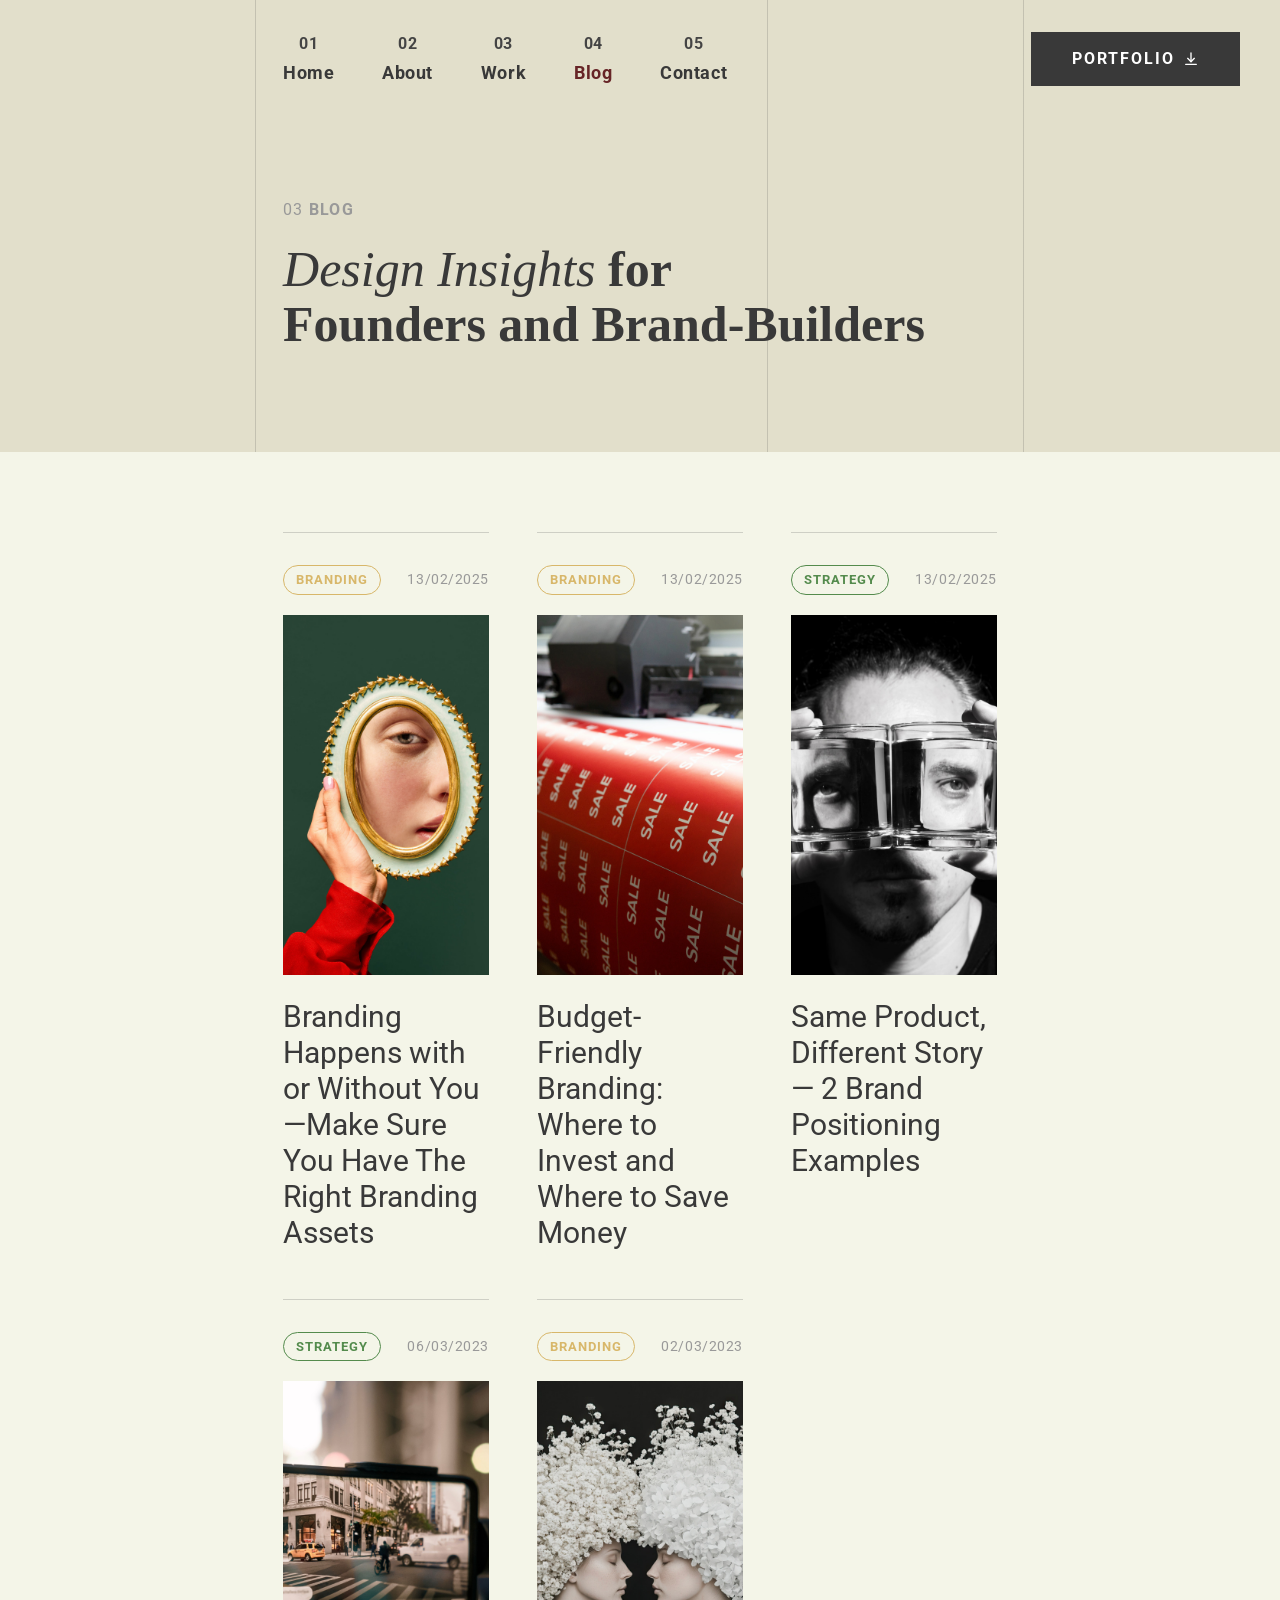
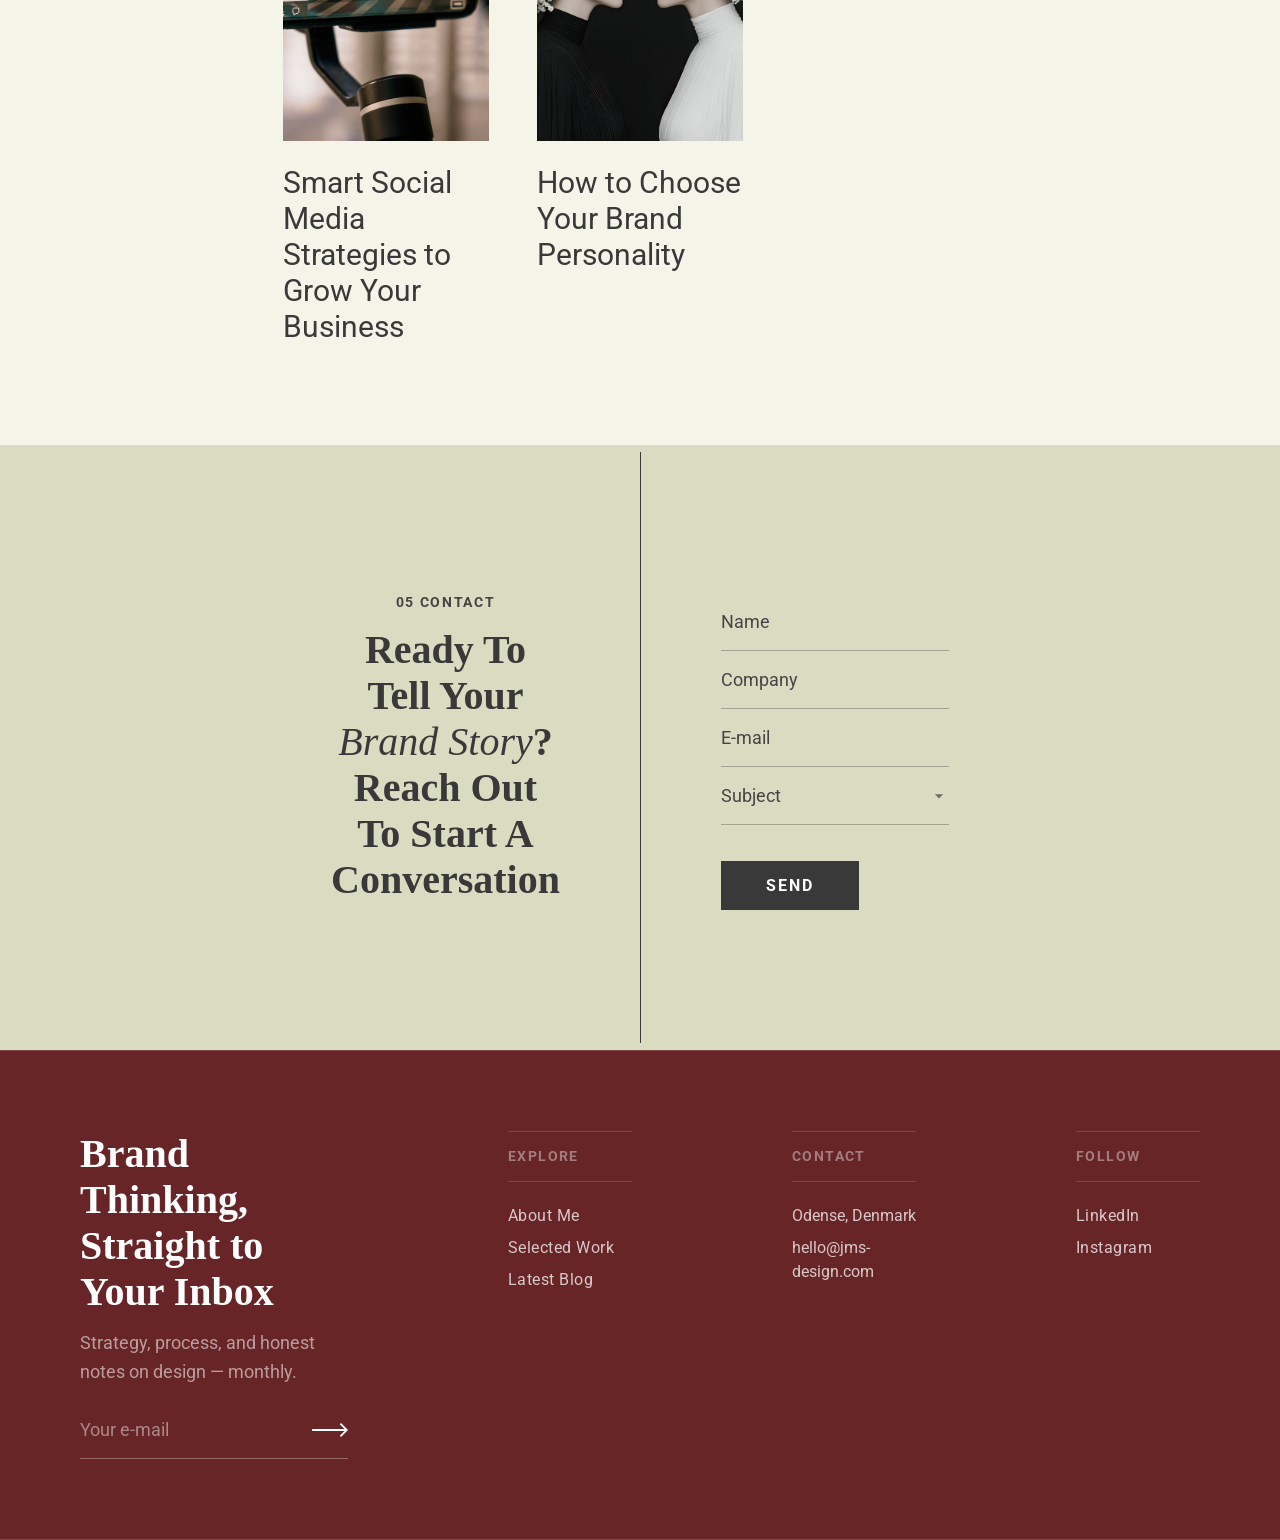
==== blog.html @ 00f29bfc "Initial commit — Portfolio 2026 v1.15" ====
<!DOCTYPE html>
<html lang="en">
<head>
  <meta charset="UTF-8">
  <meta name="viewport" content="width=device-width, initial-scale=1.0">
  <meta name="description" content="Design insights from Juliana Marcelino — Brand & Graphic Designer with over five years in the industry. Freelancing, branding, and working abroad.">
  <title>Blog — Juliana Marcelino</title>
  <link rel="canonical" href="https://jms-design.com/blog.html">
  <!-- Guyot Headline — Adobe Fonts -->
  <link rel="stylesheet" href="https://use.typekit.net/png7mhl.css">
  <!-- Roboto — Google Fonts -->
  <link rel="preconnect" href="https://fonts.googleapis.com">
  <link rel="preconnect" href="https://fonts.gstatic.com" crossorigin>
  <link rel="stylesheet" href="https://fonts.googleapis.com/css2?family=Nothing+You+Could+Do&family=Roboto:ital,wght@0,400;0,700;1,400&display=swap">
  <!-- Styles -->
  <link rel="stylesheet" href="styles.css">
</head>
<body>

  <a href="#main-content" class="skip-to-content">Skip to main content</a>

  <!-- ========== SCROLL HEADER (fixed, appears on scroll) ========== -->
  <div class="scroll-header" id="scrollHeader" aria-hidden="true">
    <button class="menu-toggle" id="menuToggle" aria-label="Open navigation" aria-expanded="false">
      <img src="images/menu.svg" alt="">
    </button>
    <button class="scroll-header-close" id="scrollHeaderClose" aria-label="Close navigation">
      <img src="images/close-window.svg" alt="">
    </button>
  </div>

  <!-- Sidebar nav overlay -->
  <div class="nav-sidebar-backdrop" id="navSidebarBackdrop"></div>
  <div class="nav-sidebar" id="navSidebar" role="dialog" aria-label="Navigation">
    <nav class="nav-sidebar-nav" aria-label="Page navigation">
      <a href="index.html"><span class="nav-num">01</span><span class="nav-label">Home</span></a>
      <a href="index.html#about"><span class="nav-num">02</span><span class="nav-label">About</span></a>
      <a href="index.html#latest-work"><span class="nav-num">03</span><span class="nav-label">Work</span></a>
      <a href="blog.html"><span class="nav-num">04</span><span class="nav-label">Blog</span></a>
      <a href="index.html#contact"><span class="nav-num">05</span><span class="nav-label">Contact</span></a>
    </nav>
    <a href="images/jms-portfolio-2026.pdf" target="_blank" class="nav-sidebar-cta">Portfolio <img src="images/download.svg" alt=""></a>
  </div>

  <!-- ========== HEADER ========== -->
  <header>
    <nav>
      <a href="index.html"><span class="nav-num">01</span><span class="nav-label">Home</span></a>
      <a href="index.html#about"><span class="nav-num">02</span><span class="nav-label">About</span></a>
      <a href="index.html#latest-work"><span class="nav-num">03</span><span class="nav-label">Work</span></a>
      <a href="blog.html" class="nav-active"><span class="nav-num">04</span><span class="nav-label">Blog</span></a>
      <a href="index.html#contact"><span class="nav-num">05</span><span class="nav-label">Contact</span></a>
    </nav>
    <a href="images/jms-portfolio-2026.pdf" target="_blank" class="header-cta">Portfolio <img src="images/download.svg" alt=""></a>
  </header>

  <!-- ========== BLOG PAGE INTRO ========== -->
  <section class="blog-pg-intro" id="main-content">
    <div class="blog-pg-intro-inner">
      <span class="blog-pg-label"><span class="blog-pg-num">03</span> Blog</span>
      <h2 class="blog-pg-heading"><em>Design Insights</em> for<br>Founders and Brand-Builders</h2>
    </div>
  </section>

  <!-- ========== POST LIST ========== -->
  <section class="blog-pg-list">
    <div class="blog-pg-list-inner">

      <article class="blog-pg-post" data-post-index="0">
        <div class="bpp-meta">
          <span class="bpp-tag bpp-tag--branding">Branding</span>
          <span class="bpp-date">13/02/2025</span>
        </div>
        <img class="bpp-img" src="images/blog-branding-assets.jpeg" alt="Branding assets article">
        <h4 class="bpp-title">Branding Happens with or Without You—Make Sure You Have The Right Branding Assets</h4>
      </article>

      <article class="blog-pg-post" data-post-index="1">
        <div class="bpp-meta">
          <span class="bpp-tag bpp-tag--branding">Branding</span>
          <span class="bpp-date">13/02/2025</span>
        </div>
        <img class="bpp-img" src="images/blog-budget-branding.jpeg" alt="Budget-friendly branding article">
        <h4 class="bpp-title">Budget-Friendly Branding: Where to Invest and Where to Save Money</h4>
      </article>

      <article class="blog-pg-post" data-post-index="2">
        <div class="bpp-meta">
          <span class="bpp-tag bpp-tag--strategy">Strategy</span>
          <span class="bpp-date">13/02/2025</span>
        </div>
        <img class="bpp-img" src="images/blog-brand-positioning.jpeg" alt="Brand positioning article">
        <h4 class="bpp-title">Same Product, Different Story— 2 Brand Positioning Examples</h4>
      </article>

      <article class="blog-pg-post" data-post-index="3">
        <div class="bpp-meta">
          <span class="bpp-tag bpp-tag--strategy">Strategy</span>
          <span class="bpp-date">06/03/2023</span>
        </div>
        <img class="bpp-img" src="images/blog-social-media-strategy.jpeg" alt="Social media strategy article">
        <h4 class="bpp-title">Smart Social Media Strategies to Grow Your Business</h4>
      </article>

      <article class="blog-pg-post" data-post-index="4">
        <div class="bpp-meta">
          <span class="bpp-tag bpp-tag--branding">Branding</span>
          <span class="bpp-date">02/03/2023</span>
        </div>
        <img class="bpp-img" src="images/blog-brand-personality.jpeg" alt="Brand personality article">
        <h4 class="bpp-title">How to Choose Your Brand Personality</h4>
      </article>

    </div>
  </section>

  <!-- ========== CONTACT ========== -->
  <section class="contact-section contact-section--blog" id="contact">
    <div class="contact-left">
      <span class="section-label">05 Contact</span>
      <h2>Ready To Tell Your <em>Brand Story</em>? Reach Out To Start A Conversation</h2>
    </div>
    <div class="contact-right">
      <form id="contactForm" action="https://formspree.io/f/mojpypor" method="POST">
        <input type="text" name="_gotcha" style="display:none" tabindex="-1" autocomplete="off">
        <input type="text"  name="name"    placeholder="Name" required>
        <input type="text"  name="company" placeholder="Company">
        <input type="email" name="email"   placeholder="E-mail" required>
        <div class="select-wrap">
          <select name="type">
            <option value="" disabled selected>Subject</option>
            <option value="freelance">Freelance Project</option>
            <option value="fulltime">Full-time Role</option>
            <option value="other">Other</option>
          </select>
          <img src="images/arrow_drop_down.svg" alt="" class="select-arrow" aria-hidden="true">
        </div>
        <button type="submit">Send</button>
      </form>
      <div class="contact-success" hidden>
        <p class="contact-success-msg">Thank you! I'll be in touch soon.</p>
      </div>
    </div>
  </section>

  <!-- ========== FOOTER ========== -->
  <footer>
    <div class="footer-row">

      <!-- Col 1: Title + Subscribe form -->
      <div class="footer-col-wrap footer-col-brand">
        <span class="footer-tagline">Brand Thinking,<br>Straight to Your Inbox</span>
        <p class="footer-tagline-sub">Strategy, process, and honest notes on design — monthly.</p>
        <form id="subscribeForm" class="footer-subscribe" action="https://formspree.io/f/mzdkyknk" method="POST">
          <input type="email" name="email" placeholder="Your e-mail" required>
          <button type="submit" class="footer-subscribe-arrow" aria-label="Subscribe">
            <img src="images/arrow.svg" alt="">
          </button>
        </form>
        <p class="footer-subscribe-success" hidden>You're subscribed!</p>
      </div>

      <!-- Col 2: Explore links -->
      <div class="footer-col-wrap footer-col-nav-wrap">
        <div class="footer-col-nav">
          <span class="footer-menu-label">Explore</span>
          <nav class="footer-menu" aria-label="Footer navigation">
            <a href="index.html#about">About Me</a>
            <a href="index.html#latest-work">Selected Work</a>
            <a href="blog.html">Latest Blog</a>
          </nav>
        </div>
      </div>

      <!-- Col 3: Contact -->
      <div class="footer-col-wrap footer-col-contact">
        <span class="footer-menu-label">Contact</span>
        <span class="footer-location">Odense, Denmark</span>
        <a href="mailto:hello@jms-design.com" class="footer-contact-link">hello@jms-design.com</a>
      </div>

      <!-- Col 4: Follow / Social -->
      <div class="footer-col-wrap footer-col-follow">
        <span class="footer-menu-label">Follow</span>
        <nav class="footer-follow-links" aria-label="Social links">
          <a href="https://www.linkedin.com/in/julianamarcelinosilva/" class="footer-follow-link" target="_blank" rel="noopener">LinkedIn</a>
          <a href="https://www.instagram.com/jms.design.dk/" class="footer-follow-link" target="_blank" rel="noopener">Instagram</a>
        </nav>
      </div>

    </div>
  </footer>


  <!-- ========== BLOG POST MODAL ========== -->
  <div class="about-modal" id="blogModal" role="dialog" aria-modal="true" aria-label="Blog Post">
    <div class="about-modal-inner">

      <!-- Header: label (left) + tag (centre) + close (right) -->
      <div class="about-modal-header" style="position:relative;">
        <span class="about-modal-label"><span class="about-modal-num">03</span> Blog</span>
        <span class="blog-modal-header-tag" id="blogModalTag"></span>
        <button class="about-modal-close" id="closeBlogModal" aria-label="Close">
          <img src="images/close-window.svg" alt="Close">
        </button>
      </div>

      <!-- Cover image -->
      <div class="blog-modal-photo-block">
        <img src="" alt="" class="blog-modal-cover" id="blogModalCover">
        <div class="blog-modal-cover-rect" id="blogModalCoverRect"></div>
      </div>

      <!-- Meta: author (left) + date (right) — below image -->
      <div class="blog-modal-meta-row">
        <span class="blog-modal-author">Juliana Marcelino</span>
        <span class="blog-modal-date" id="blogModalDate"></span>
      </div>

      <!-- Divider — below meta row -->
      <hr class="about-modal-divider blog-modal-section-divider">

      <!-- Content grid: title in row 1 col 1, first para in row 1 col 2 -->
      <div class="blog-modal-content" id="blogModalContent"></div>

      <!-- Back link -->
      <div class="blog-modal-back-row">
        <button class="blog-modal-back-link" id="blogBackBtn">Back to See More</button>
      </div>

    </div>
  </div>

  <script src="blog-posts.js"></script>
  <script>
    // ── Blog post modal ──────────────────────────────────────────────
    (function () {
      const modal     = document.getElementById('blogModal');
      const closeBtn  = document.getElementById('closeBlogModal');
      const backBtn   = document.getElementById('blogBackBtn');
      const coverEl   = document.getElementById('blogModalCover');
      const coverRect = document.getElementById('blogModalCoverRect');
      const tagEl     = document.getElementById('blogModalTag');
      const dateEl    = document.getElementById('blogModalDate');
      const contentEl = document.getElementById('blogModalContent');

      const posts = blogPosts;

      // ── Render content as a single flat block ────────────────────────
      function renderContent(rawHtml, title) {
        return '<h2 class="blog-modal-title">' + title + '</h2>' + rawHtml;
      }


      const modalInner = modal.querySelector('.about-modal-inner');
      const themeMap = {
        'bpp-tag--branding': 'modal-theme-branding',
        'bpp-tag--strategy': 'modal-theme-strategy'
      };

      function openModal(e) {
        e.preventDefault();
        const idx  = parseInt(this.dataset.postIndex, 10);
        const post = posts[idx];

        tagEl.textContent   = post.tag;
        tagEl.className     = 'blog-modal-header-tag ' + (post.tagClass || '');
        dateEl.textContent  = post.date;
        contentEl.innerHTML = renderContent(post.content, post.title);

        if (post.image) {
          coverEl.src             = post.image;
          coverEl.style.display   = 'block';
          coverRect.style.display = 'none';
        } else {
          coverEl.style.display   = 'none';
          coverRect.style.display = 'block';
        }

        /* Apply colour theme matching the post's tag */
        Object.values(themeMap).forEach(function (cls) { modalInner.classList.remove(cls); });
        var theme = themeMap[post.tagClass];
        if (theme) modalInner.classList.add(theme);

        modal.classList.add('is-open');
        document.body.style.overflow = 'hidden';
      }

      function closeModal() {
        modal.classList.remove('is-open');
        Object.values(themeMap).forEach(function (cls) { modalInner.classList.remove(cls); });
        document.body.style.overflow = '';
      }

      if (backBtn) backBtn.addEventListener('click', closeModal);

      document.querySelectorAll('.blog-pg-post').forEach(function (el) {
        el.addEventListener('click', openModal);
      });

      closeBtn.addEventListener('click', closeModal);

      modal.addEventListener('click', function (e) {
        if (e.target === modal) closeModal();
      });

      document.addEventListener('keydown', function (e) {
        if (e.key === 'Escape' && modal.classList.contains('is-open')) closeModal();
      });
    })();
  </script>

  <script>
    // ── Nav scribble — set exact path length per element ────────────
    (function () {
      document.querySelectorAll('.nav-scribble').forEach(function (svg) {
        var path = svg.querySelector('path');
        if (!path) return;
        var len = Math.ceil(path.getTotalLength());
        svg.style.setProperty('--scribble-len', len);
      });
    }());
  </script>

  <script>
    // ── Subscribe form — AJAX submission ─────────────────────────────
    (function () {
      var form = document.getElementById('subscribeForm');
      if (!form) return;
      var successEl = form.nextElementSibling;
      form.addEventListener('submit', function (e) {
        e.preventDefault();
        fetch(form.action, {
          method: 'POST',
          body: new FormData(form),
          headers: { 'Accept': 'application/json' }
        }).then(function (res) {
          if (res.ok) {
            form.style.display = 'none';
            if (successEl) successEl.removeAttribute('hidden');
          } else { form.submit(); }
        }).catch(function () { form.submit(); });
      });
    })();

    // ── Contact form — AJAX submission ───────────────────────────────
    (function () {
      var form = document.getElementById('contactForm');
      if (!form) return;
      var successEl = form.parentElement.querySelector('.contact-success');
      form.addEventListener('submit', function (e) {
        e.preventDefault();
        fetch(form.action, {
          method: 'POST',
          body: new FormData(form),
          headers: { 'Accept': 'application/json' }
        }).then(function (res) {
          if (res.ok) {
            form.style.display = 'none';
            if (successEl) successEl.removeAttribute('hidden');
          } else { form.submit(); }
        }).catch(function () { form.submit(); });
      });
    })();
  </script>

  <script>
    // ── Scroll header: show on scroll, hamburger toggle ───────────────
    (function () {
      var scrollHeader   = document.getElementById('scrollHeader');
      var menuToggle     = document.getElementById('menuToggle');
      var scrollCloseBtn = document.getElementById('scrollHeaderClose');
      var sidebar        = document.getElementById('navSidebar');
      var backdrop       = document.getElementById('navSidebarBackdrop');
      var closeBtn       = document.getElementById('navSidebarClose');

      function openSidebar() {
        sidebar.classList.add('is-open');
        backdrop.classList.add('is-open');
        scrollHeader.classList.add('sidebar-open');
        menuToggle.setAttribute('aria-expanded', 'true');
        document.body.style.overflow = 'hidden';
      }

      function closeSidebar() {
        sidebar.classList.remove('is-open');
        backdrop.classList.remove('is-open');
        scrollHeader.classList.remove('sidebar-open');
        menuToggle.setAttribute('aria-expanded', 'false');
        document.body.style.overflow = '';
      }

      window.addEventListener('scroll', function () {
        var show = window.scrollY > 120;
        scrollHeader.classList.toggle('visible', show);
        scrollHeader.setAttribute('aria-hidden', show ? 'false' : 'true');
        if (!show) closeSidebar();
      }, { passive: true });

      menuToggle.addEventListener('click', openSidebar);
      if (closeBtn) closeBtn.addEventListener('click', closeSidebar);
      scrollCloseBtn.addEventListener('click', closeSidebar);
      backdrop.addEventListener('click', closeSidebar);

      document.addEventListener('keydown', function (e) {
        if (e.key === 'Escape') closeSidebar();
      });

      sidebar.querySelectorAll('a').forEach(function (link) {
        link.addEventListener('click', closeSidebar);
      });
    }());
  </script>

</body>
</html>
---- styles.css ----
@import './design-tokens.css';

/* ========================================
   RESET & BASE
======================================== */
*, *::before, *::after {
  box-sizing: border-box;
  margin: 0;
  padding: 0;
}

html { scroll-behavior: smooth; }

a:hover { text-decoration: underline; }

/* ── Skip-to-content (accessibility) ─────────────────── */
.skip-to-content {
  position: absolute;
  top: -100%;
  left: var(--space-sm);
  z-index: 9999;
  background: var(--dark);
  color: var(--egg-white);
  padding: 10px 20px;
  font-size: var(--text-sm);
  font-family: var(--font-body);
  font-weight: 700;
  text-decoration: none;
  border-radius: 0 0 4px 4px;
  transition: top 0.15s ease;
}
.skip-to-content:focus { top: 0; }

/*
  ┌────────────────────────────────────────────────────┐
  │  4-COLUMN PAGE GRID                                │
  │                                                    │
  │  [full-start]                         [full-end]   │
  │  ┌──┬────────────────────────────┬──┐             │
  │  │g1│[content-start]  [content-end]│g4│             │
  │  │  │   col 2      │   col 3    │  │             │
  │  └──┴──────────────┴────────────┴──┘             │
  │                                                    │
  │  Sections spanning full-start/full-end:           │
  │    header, .hero, .contact-section, footer        │
  │                                                    │
  │  Sections spanning content-start/content-end:     │
  │    .about, .latest-work, .blog-section            │
  └────────────────────────────────────────────────────┘
*/
body {
  background-color: var(--bg-page);
  color: var(--dark);
  font-family: var(--font-body);
  font-size: var(--text-body);
  line-height: 1.5;

  display: grid;
  grid-template-columns:
    [full-start]    minmax(40px, 1fr)
    [content-start] 1fr
    [col3-start]    1fr
    [content-end]   minmax(40px, 1fr)
    [full-end];
  /* rows stack naturally — no row gap */
}

img { display: block; width: 100%; height: 100%; object-fit: cover; }
a   { color: inherit; }

/* ── Icon / inline images: opt-out of the global stretch ── */
.header-icon-link img,
.footer-icon-link img,
.carousel-arrow img,
.learn-more-arrow,
.page-arrow img,
.footer-logo,
.hero-bg-img {
  width: auto;
  height: auto;
  object-fit: initial;
  display: inline-block;
}

/* ========================================
   GLOBAL TYPOGRAPHY
======================================== */

/* H1 — Guyot Bold 60px */
h1 {
  font-family: var(--font-headline);
  font-size: var(--text-h1);
  font-weight: 700;
  line-height: 1.1;
}

/* H2 — Guyot Bold 50px */
h2 {
  font-family: var(--font-headline);
  font-size: var(--text-h2);
  font-weight: 700;
  line-height: 1.15;
}

/* H3 — Guyot Regular 35px */
h3 {
  font-family: var(--font-headline);
  font-size: var(--text-h3);
  font-weight: 400;
  line-height: 1.2;
}

/* H4 — Roboto Bold 30px */
h4 {
  font-family: var(--font-body);
  font-size: var(--text-h4);
  font-weight: 700;
  line-height: 1.25;
}

/* H5 — Roboto Regular 20px */
h5 {
  font-family: var(--font-body);
  font-size: var(--text-h5);
  font-weight: 400;
  line-height: 1.3;
}

/* em inside headings — always italic, never bold */
h1 em, h2 em, h4 em { font-style: italic; font-weight: 400; }

/* Body copy */
p {
  font-family: var(--font-body);
  font-size: var(--text-body);
  line-height: 1.65;
}


/* ========================================
   1. HEADER
======================================== */
header {
  grid-column: full-start / full-end;

  display: grid;
  grid-template-columns: subgrid;
  align-items: center;
  padding: 32px 0;
  background: var(--bg-header);
  background-image:
    linear-gradient(to right, transparent calc(20% - 0.5px), rgba(57,57,57,0.18) calc(20% - 0.5px), rgba(57,57,57,0.18) calc(20% + 0.5px), transparent calc(20% + 0.5px)),
    linear-gradient(to right, transparent calc(40% - 0.5px), rgba(57,57,57,0.18) calc(40% - 0.5px), rgba(57,57,57,0.18) calc(40% + 0.5px), transparent calc(40% + 0.5px)),
    linear-gradient(to right, transparent calc(60% - 0.5px), rgba(57,57,57,0.18) calc(60% - 0.5px), rgba(57,57,57,0.18) calc(60% + 0.5px), transparent calc(60% + 0.5px)),
    linear-gradient(to right, transparent calc(80% - 0.5px), rgba(57,57,57,0.18) calc(80% - 0.5px), rgba(57,57,57,0.18) calc(80% + 0.5px), transparent calc(80% + 0.5px));
  box-shadow: none;
  z-index: 10;
}

/* ── Compact scroll bar — fixed, appears on scroll ── */
.scroll-header {
  position: fixed;
  top: 0;
  left: 0;
  right: 0;
  z-index: 200;
  display: flex;
  align-items: center;
  justify-content: flex-end;
  padding: 16px 40px;
  background: transparent;
  opacity: 0;
  pointer-events: none;
  transition: opacity var(--transition-std);
}

.scroll-header.visible {
  opacity: 1;
  pointer-events: auto;
}

/* Menu hamburger button — menu.svg in black circle */
.menu-toggle {
  width: 44px;
  height: 44px;
  border-radius: var(--radius-circle);
  background: var(--dark);
  border: none;
  cursor: pointer;
  display: inline-flex;
  align-items: center;
  justify-content: center;
  flex-shrink: 0;
  transition: opacity var(--transition-fast);
}
.menu-toggle:hover { opacity: 0.7; }
.menu-toggle img {
  width: 22px;
  height: 22px;
  filter: brightness(0) invert(1);
}

/* Close button in scroll-header — only visible when sidebar is open */
.scroll-header-close {
  display: none;
  width: 44px;
  height: 44px;
  border-radius: var(--radius-circle);
  background: var(--dark);
  border: none;
  cursor: pointer;
  align-items: center;
  justify-content: center;
  flex-shrink: 0;
  transition: opacity var(--transition-fast);
}
.scroll-header-close:hover { opacity: 0.7; }
.scroll-header-close img {
  width: 20px;
  height: 20px;
  filter: brightness(0) invert(1);
}

.scroll-header.sidebar-open .menu-toggle       { display: none; }
.scroll-header.sidebar-open .scroll-header-close { display: inline-flex; }

/* ── Sidebar nav overlay — opens from right on hamburger click ── */
.nav-sidebar-backdrop {
  display: none;
  position: fixed;
  inset: 0;
  background: rgba(0, 0, 0, 0.45);
  z-index: 198;
}
.nav-sidebar-backdrop.is-open { display: block; }

.nav-sidebar {
  position: fixed;
  top: 0;
  right: 0;
  bottom: 0;
  width: 320px;
  background: var(--dark);
  z-index: 199;
  display: flex;
  flex-direction: column;
  padding: var(--space-xl) var(--space-lg);
  transform: translateX(100%);
  transition: transform var(--transition-std);
}
.nav-sidebar.is-open { transform: translateX(0); }

.nav-sidebar-close {
  align-self: flex-end;
  width: 44px;
  height: 44px;
  border-radius: var(--radius-circle);
  background: transparent;
  border: 1.5px solid rgba(255,255,255,0.3);
  cursor: pointer;
  display: inline-flex;
  align-items: center;
  justify-content: center;
  margin-bottom: var(--space-lg);
  transition: opacity var(--transition-fast);
}
.nav-sidebar-close:hover { opacity: 0.7; }
.nav-sidebar-close img {
  width: 20px;
  height: 20px;
  filter: brightness(0) invert(1);
}

.nav-sidebar-nav {
  display: flex;
  flex-direction: column;
  gap: var(--space-md);
}
.nav-sidebar-nav a {
  display: flex;
  flex-direction: row;
  align-items: baseline;
  gap: var(--space-sm);
  text-decoration: none;
  color: var(--white);
  transition: opacity var(--transition-fast);
}
.nav-sidebar-nav a:hover { opacity: 1; }
.nav-sidebar-nav a:hover .nav-label { text-decoration: underline; text-underline-offset: 3px; }
.nav-sidebar-nav .nav-num {
  font-family: var(--font-body);
  font-size: var(--text-btn);
  font-weight: 400;
  color: rgba(255,255,255,0.4);
}
.nav-sidebar-nav .nav-label {
  font-family: var(--font-body);
  font-size: var(--text-body);
  font-weight: 700;
  letter-spacing: 0.06em;
  text-transform: uppercase;
}

.nav-sidebar-cta {
  margin-top: auto;
  display: inline-flex;
  align-items: center;
  gap: var(--space-xs);
  font-family: var(--font-body);
  font-size: var(--text-btn);
  font-weight: 700;
  letter-spacing: 0.12em;
  text-transform: uppercase;
  color: var(--dark);
  background: var(--white);
  border: var(--btn-border-width) solid var(--white);
  padding: var(--btn-padding-y) var(--btn-padding-x);
  text-decoration: none;
  transition: opacity var(--transition-fast);
}
.nav-sidebar-cta:hover {
  background: var(--dark);
  color: var(--white);
  opacity: 1;
}
.nav-sidebar-cta:hover img { filter: brightness(0) invert(1); }
.nav-sidebar-cta img {
  width: 16px;
  height: 16px;
  filter: brightness(0);
}


.header-name {
  font-size: var(--text-h5);   /* 20px */
  font-weight: 700;
  color: var(--dark);
  line-height: 1.2;
  margin: 0;
}

.header-role {
  font-size: var(--text-btn);   /* 16px */
  font-weight: 400;
  color: var(--dark);
  line-height: 1.2;
  margin: 0;
}

.header-location {
  font-size: var(--text-sm);   /* 14px */
  font-weight: 400;
  color: var(--dark);
  line-height: 1.2;
  margin: 0;
}

/* Left block: contains brand column only */
.header-left {
  display: flex;
  align-items: flex-start;
}

/* Brand column: icons stacked above the logo */
.header-brand {
  display: flex;
  flex-direction: column;
  gap: 10px;
}

/* Social icon row */
.header-icons {
  display: flex;
  align-items: center;
  gap: 8px;
}

.header-icon-link {
  width: 40px;
  height: 40px;
  border-radius: 50%;
  background: var(--bg-social);
  border: 1.5px solid var(--bg-social);
  display: flex;
  align-items: center;
  justify-content: center;
  text-decoration: none;
  flex-shrink: 0;
  transition: background var(--transition-std), border-color var(--transition-std);
}
.header-icon-link:hover {
  background: transparent;
  border-color: var(--dark);
}
.header-icon-link img {
  width: 18px;
  height: 18px;
  filter: brightness(0) invert(1);  /* white icons on dark circle */
  transition: filter var(--transition-std);
}
.header-icon-link:hover img {
  filter: brightness(0);  /* black icon on transparent bg */
}

.logo {
  font-family: var(--font-body);   /* Roboto */
  font-weight: 700;
  font-size: var(--text-logo);
  line-height: 1.1;
  color: var(--dark);
  /* text-transform removed — capitalised naturally in HTML */
}

/* Right-side JMS logo mark — colour set directly in SVG (var(--bg-social)), no filter needed */
.header-logo-right {
  grid-column: col3-start / content-end;
  justify-self: end;
  height: 80px;
  width: auto;
}

nav {
  grid-column: content-start / content-end;
  display: flex;
  justify-content: flex-start;
  gap: 48px;
}
nav a {
  text-decoration: none;
  color: var(--dark);
  font-size: var(--text-body);
  font-weight: 700;
  text-align: center;
  display: flex;
  flex-direction: column;
  align-items: center;
  gap: 3px;
  letter-spacing: 0.03em;
  transition: color var(--transition-fast);
}
nav a .nav-num {
  font-size: var(--text-btn);
  color: var(--color-muted);
}
nav a .nav-label {
  position: relative;
  display: inline-block;
}

nav a:hover { text-decoration: none; }
nav a:hover .nav-label { text-decoration: underline; text-underline-offset: 3px; }
.header-cta:hover { text-decoration: none; }

/* ── Portfolio CTA button (right gutter) ── */
.header-cta {
  grid-column: content-end / full-end;
  justify-self: end;
  margin-right: 40px;
  display: inline-flex;
  align-items: center;
  gap: var(--space-xs);
  background: var(--btn-bg);
  color: var(--btn-color);
  font-size: var(--text-btn);
  font-weight: var(--btn-font-weight);
  letter-spacing: var(--btn-letter-spacing);
  text-transform: uppercase;
  text-decoration: none;
  padding: var(--btn-padding-y) var(--btn-padding-x);
  border: var(--btn-border-width) solid var(--btn-border-color);
  transition: background var(--transition-std), border-color var(--transition-std), color var(--transition-std);
}
.header-cta:hover {
  background: transparent;
  color: var(--dark);
}
.header-cta:hover img {
  filter: brightness(0);
}
.header-cta img {
  width: 16px;
  height: 16px;
  filter: brightness(0) invert(1);
}


/* ========================================
   2. HERO SECTION
======================================== */
.hero {
  grid-column: full-start / full-end;
  min-height: 520px;
}

.hero-content {
  background: var(--bg-hero);
  background-image:
    linear-gradient(to right, transparent calc(20% - 0.5px), rgba(57,57,57,0.18) calc(20% - 0.5px), rgba(57,57,57,0.18) calc(20% + 0.5px), transparent calc(20% + 0.5px)),
    linear-gradient(to right, transparent calc(40% - 0.5px), rgba(57,57,57,0.18) calc(40% - 0.5px), rgba(57,57,57,0.18) calc(40% + 0.5px), transparent calc(40% + 0.5px)),
    linear-gradient(to right, transparent calc(60% - 0.5px), rgba(57,57,57,0.18) calc(60% - 0.5px), rgba(57,57,57,0.18) calc(60% + 0.5px), transparent calc(60% + 0.5px)),
    linear-gradient(to right, transparent calc(80% - 0.5px), rgba(57,57,57,0.18) calc(80% - 0.5px), rgba(57,57,57,0.18) calc(80% + 0.5px), transparent calc(80% + 0.5px));
  display: flex;
  align-items: center;
  justify-content: center;
  min-height: inherit;
}

/* Inner wrapper */
.hero-inner {
  width: 100%;
  max-width: 1255px;
  padding: var(--space-xl) var(--space-lg);
}

.hero-inner h1 { color: var(--dark); font-size: var(--text-hero); }
.hero-inner h1 em { font-style: italic; font-weight: 400; }
.hero-inner h1 .hero-handwriting {
  font-family: var(--font-handwriting);
  font-style: normal;
  font-weight: 400;
  font-size: 1.15em;
}

/* "Available to Work" */
.hero-available {
  display: inline-flex;
  align-items: center;
  gap: var(--space-xs);
  font-size: var(--text-sm);
  font-weight: 700;
  color: var(--dark);
  letter-spacing: 0.03em;
  padding: var(--space-xs) var(--space-sm);
  border: var(--btn-border-width) solid var(--dark);
  border-radius: var(--radius-pill);
  margin-bottom: var(--space-md);
}

.hero-dot {
  width: 10px;
  height: 10px;
  border-radius: var(--radius-circle);
  background: var(--dot-available);
  flex-shrink: 0;
  animation: dot-pulse 2s ease-in-out infinite;
}

@keyframes dot-pulse {
  0%, 100% { box-shadow: 0 0 0 0 rgba(114, 223, 119, 0.7); }
  50%       { box-shadow: 0 0 0 5px rgba(114, 223, 119, 0); }
}

/* "Explore work →" CTA link */
.hero-cta {
  display: inline-flex;
  align-items: center;
  gap: var(--space-xs);
  margin-top: var(--space-md);
  font-size: var(--text-btn);
  font-weight: 700;
  color: var(--dark);
  text-decoration: none;
  letter-spacing: 0.03em;
  transition: opacity var(--transition-fast);
}
.hero-cta:hover { opacity: 0.6; }
.hero-cta img {
  width: 24px;
  height: auto;
  display: inline-block;
  filter: brightness(0);
}

.hero-footer {
  display: flex;
  justify-content: space-between;
  align-items: center;
  border-top: 1.5px solid var(--dark);
  margin-top: var(--space-md);
  padding-top: var(--space-sm);
  font-size: var(--text-sm);
  font-weight: 700;
  color: var(--dark);
  letter-spacing: 0.03em;
}


/* ========================================
   3. ABOUT SECTION
======================================== */
.about {
  grid-column: full-start / full-end;
  display: grid;
  grid-template-columns: subgrid;
  align-items: stretch;
  padding: var(--space-xl) 0;
  background-image: url('images/jms-bg-about.jpg');
  background-size: cover;
  background-position: center;
  background-attachment: fixed;
}

/* Left column — centered content, title overlaps portrait */
.about-left {
  grid-column: content-start / col3-start;
  background: var(--bg-contact);
  display: flex;
  flex-direction: column;
  align-items: center;
  overflow: hidden;
}

.about-left-inner {
  width: 100%;
  max-width: 640px;
  height: 100%;
  padding: var(--space-xl) var(--space-lg);
  text-align: center;
}

.about-label {
  display: block;
  font-family: var(--font-body);
  font-size: var(--text-h1-sm);
  font-weight: 700;
  color: var(--gold);
  letter-spacing: 0.04em;
  margin-bottom: var(--space-sm);
  line-height: 1;
}

.about-left h2 {
  margin-bottom: 0;
  color: var(--dark);
  font-weight: 700;
  position: relative;
  z-index: 2;
}
.about-left h2 em {
  font-style: italic;
  font-weight: 400;
  color: var(--dark);
}

/* Portrait sits below the title, pulled up so title overlaps */
.about-portrait {
  margin-top: -32px;
  position: relative;
  z-index: 1;
}
.about-portrait img {
  height: 400px;
  width: auto;
  display: block;
  margin: 0 auto;
}

/* Name below portrait */
.about-portrait-name {
  display: block;
  font-family: var(--font-handwriting);
  font-size: var(--text-h2);
  font-weight: 400;
  color: var(--dark);
  text-align: center;
  margin-top: var(--space-md);
  letter-spacing: 0;
}

/* Right column — bio text */
.about-right {
  grid-column: col3-start / content-end;
  background: var(--egg-white);
  position: relative;
  display: flex;
  flex-direction: column;
  align-items: stretch;
  justify-content: flex-start;
}

.about-bio-inner {
  width: 100%;
  max-width: 640px;
  height: 100%;
  padding: var(--space-xl) var(--space-lg);
  display: flex;
  flex-direction: column;
  justify-content: center;
}

/* Smaller social icons in about context */
.about-bio-inner .header-icons {
  margin-bottom: var(--space-md);
}
.about-bio-inner .header-icon-link {
  width: 28px;
  height: 28px;
}
.about-bio-inner .header-icon-link img {
  width: 12px;
  height: 12px;
}

.about-bio-label {
  display: inline-block;
  font-family: var(--font-mono);
  font-size: var(--text-sm);
  font-weight: 700;
  letter-spacing: 0.1em;
  text-transform: uppercase;
  color: var(--dark);
  border: var(--btn-border-width) solid var(--dark);
  border-radius: var(--radius-pill);
  padding: var(--space-xs) var(--space-sm);
  margin-bottom: var(--space-md);
}

.about-right p {
  color: var(--color-muted);
  margin-bottom: var(--space-sm);
  font-size: var(--text-body);
  line-height: 1.7;
}

/* ── About Vertical Tabs ── */
.about-right {
  /* override: stack tabs at bottom when all collapsed */
  justify-content: flex-end;
}

.about-vtabs {
  width: 100%;
  display: flex;
  flex-direction: column;
}

/* When any tab is active, push vtabs to fill the full column height */
.about-vtabs:has(.about-vtab.active) {
  height: 100%;
}

.about-vtab {
  border-bottom: 1px solid var(--border-subtle);
}

.about-vtabs .about-vtab:first-child {
  border-top: 1px solid var(--border-subtle);
}

/* Active tab expands to fill remaining space */
.about-vtab.active {
  flex: 1;
  display: flex;
  flex-direction: column;
}

.about-vtab-label {
  width: 100%;
  display: flex;
  align-items: center;
  gap: var(--space-sm);
  padding: var(--space-md) var(--space-lg);
  background: none;
  border: none;
  cursor: pointer;
  font-family: var(--font-body);
  font-size: var(--text-btn);
  font-weight: 700;
  color: var(--dark);
  letter-spacing: 0.08em;
  text-transform: uppercase;
  transition: opacity var(--transition-fast);
}


/* Num label — same size as the label text */
.about-vtab-num {
  font-size: var(--text-btn);
  color: var(--color-muted);
  font-weight: 700;
  min-width: 24px;
}

/* Tab text fills space, pushing toggle to far right */
.about-vtab-text {
  flex: 1;
  text-align: left;
}

/* Add / Remove icon — far right, no circle */
.about-vtab-toggle {
  width: 32px;
  height: 32px;
  display: inline-flex;
  align-items: center;
  justify-content: center;
  flex-shrink: 0;
}

.about-vtab-toggle img {
  width: 32px;
  height: 32px;
  display: block;
  filter: brightness(0);
}

/* Add icon: visible when closed, rotates 45° (→ ×) when open */
.vtab-icon-add {
  display: block;
  width: 32px;
  height: 32px;
  transition: transform 0.25s ease;
}
.vtab-icon-remove { display: none; }
.about-vtab.active .vtab-icon-add { transform: rotate(45deg); }

/* About tab (01) has no toggle — hide any stray icon */
.about-vtabs .vtab-icon-add { display: none; }

/* About tab label: push num + text to the right edge of the column */
.about-vtabs .about-vtab-label { justify-content: flex-end; }
/* Let the text sit at natural width so justify-content works */
.about-vtabs .about-vtab-text { flex: 0 0 auto; }

/* ── Experience & Skills accordions section ── */
.about-accordions {
  grid-column: full-start / full-end;
  display: grid;
  grid-template-columns: subgrid;
}

.about-accordions > .about-vtab--experience,
.about-accordions > .about-vtab--skills {
  grid-column: full-start / full-end;
  display: grid;
  grid-template-columns: subgrid;
  flex: none;
  border-bottom: 1px solid var(--dark);
}

/* Label spans full width, subgrid for column alignment */
.about-accordions > .about-vtab--experience .about-vtab-label,
.about-accordions > .about-vtab--skills .about-vtab-label {
  grid-column: full-start / full-end;
  display: grid;
  grid-template-columns: subgrid;
  align-items: start;
  padding: var(--space-lg) 0;
  min-height: 110px;
}

/* Title text at h1 size — spans left content column only (right half holds descriptor) */
.about-accordions > .about-vtab--experience .about-vtab-text,
.about-accordions > .about-vtab--skills .about-vtab-text {
  grid-column: content-start / col3-start;
  font-family: var(--font-headline);
  font-size: var(--text-h1);
  font-weight: 700;
  text-transform: none;
  letter-spacing: 0;
  line-height: 1.1;
  flex: unset;
  display: flex;
  align-items: flex-start;
  gap: var(--space-sm);
}

/* Wrapper dissolved into subgrid so children get their own column slots */
.about-accordions > .about-vtab--experience .about-vtab-right,
.about-accordions > .about-vtab--skills .about-vtab-right {
  display: contents;
}

/* Desc — same column span as .about-vtab-text (one content column) */
.about-accordions > .about-vtab--experience .about-vtab-desc,
.about-accordions > .about-vtab--skills .about-vtab-desc {
  grid-column: col3-start / content-end;
  font-family: var(--font-body);
  font-size: var(--text-sm);
  font-weight: 400;
  color: var(--color-muted);
  text-align: left;
  line-height: 1.3;
  align-self: start;
  padding-top: 14px;
}

/* Toggle — right gutter, next to the desc */
.about-accordions > .about-vtab--experience .about-vtab-toggle,
.about-accordions > .about-vtab--skills .about-vtab-toggle {
  grid-column: content-end / full-end;
  justify-self: start;
  align-self: start;
  padding-top: 10px;
  width: 40px;
  height: 40px;
}
.about-accordions > .about-vtab--experience .vtab-icon-add,
.about-accordions > .about-vtab--skills .vtab-icon-add {
  width: 40px;
  height: 40px;
}

/* Accordion content: slide-down via max-height transition */
.about-accordions .about-vtab-content {
  display: grid;
  grid-column: full-start / full-end;
  grid-template-columns: subgrid;
  max-height: 0;
  overflow: hidden;
  transition: max-height 0.4s ease;
}
.about-accordions .about-vtab.active .about-vtab-content {
  display: grid;   /* prevent base .about-vtab.active rule from switching to flex */
  max-height: 1400px;
}

/* Lists aligned to content columns */
.about-accordions > .about-vtab--experience .experience-list,
.about-accordions > .about-vtab--skills .skills-grid {
  grid-column: content-start / content-end;
  padding: var(--space-sm) 0 var(--space-lg);
}

/* Backgrounds */
.about-vtab--experience .about-vtab-label,
.about-vtab--experience .about-vtab-content { background: var(--bg-blog); }

.about-vtab--skills .about-vtab-label,
.about-vtab--skills .about-vtab-content { background: var(--bg-blog); }

.about-accordions > .about-vtab--skills .skills-separator {
  grid-column: content-start / content-end;
  border: none;
  border-top: 1px solid var(--border-subtle);
  margin: 0;
}

/* A badge — bottom-right of the about-right column */
.about-right-badge {
  position: absolute;
  bottom: var(--space-lg);
  right: var(--space-lg);
  margin-top: 0;
  align-self: auto;
}

/* A. / B. badge — small circle before title, top-aligned to cap height */
.vtab-label-badge {
  display: inline-flex;
  align-items: center;
  justify-content: center;
  width: 28px;
  height: 28px;
  border-radius: var(--radius-circle);
  border: 1.5px solid var(--dark);
  font-family: var(--font-body);
  font-size: var(--text-sm);
  font-weight: 700;
  color: var(--dark);
  flex-shrink: 0;
  align-self: flex-start;
  margin-top: 10px; /* aligns circle top to the cap-height of the h1 */
}

/* Animated slide-down */
@keyframes vtab-open {
  from { opacity: 0; transform: translateY(-8px); }
  to   { opacity: 1; transform: translateY(0); }
}

.about-vtab-content {
  display: none;
  overflow: hidden;
}

.about-vtab.active .about-vtab-content {
  display: flex;
  flex-direction: column;
  flex: 1;
  animation: vtab-open 0.25s ease;
}

/* Bio content inside first tab */
.about-vtab-content .about-bio-inner {
  padding: var(--space-md) var(--space-lg) var(--space-lg);
  height: 100%;
  justify-content: center;
}

/* Experience + Skills lists inside accordion tabs — subgrid handles alignment */
.about-vtab .experience-list {
  padding: 0 0 var(--space-md);
}
.exp-download-row {
  grid-column: content-start / content-end;
  display: flex;
  justify-content: flex-end;
  margin-bottom: var(--space-lg);
}
.exp-download-row .btn-text-link {
  margin-top: 0;
}

.about-vtab .skills-grid {
  padding: var(--space-md) 0 var(--space-lg);
}

/* ── Testimonial Section ── */
.testimonial-section {
  grid-column: full-start / full-end;
  background: var(--maroon);
  position: relative;
  padding: var(--space-xl) 0;
  display: grid;
  grid-template-columns: subgrid;
}

/* Quadriculado grid overlay */
.testimonial-section::before {
  content: '';
  position: absolute;
  inset: 0;
  background-image:
    linear-gradient(var(--beige) 1px, transparent 1px),
    linear-gradient(90deg, var(--beige) 1px, transparent 1px);
  background-size: 48px 48px;
  opacity: 0.15;
  pointer-events: none;
  z-index: 0;
}

.testi-inner {
  grid-column: content-start / content-end;
  position: relative;
  z-index: 1;
}

.testi-section-header {
  text-align: center;
  margin-bottom: var(--space-xl);
}
.testi-section-label {
  display: block;
  font-family: var(--font-body);
  font-size: var(--text-sm);
  font-weight: 700;
  letter-spacing: 0.12em;
  text-transform: uppercase;
  color: rgba(255, 255, 255, 0.45);
  margin-bottom: var(--space-sm);
}
.testi-section-header h2 {
  color: var(--egg-white);
}

.btn-outline {
  display: inline-block;
  align-self: flex-start;           /* don't stretch in flex column */
  margin-top: var(--space-md);
  padding: var(--space-sm) var(--space-md);   /* proportionate: 14px 28px */
  background: var(--dark);
  border: var(--btn-border-width) solid var(--dark);
  font-family: var(--font-body);
  font-size: var(--text-btn);
  font-weight: var(--btn-font-weight);
  letter-spacing: var(--btn-letter-spacing);
  text-transform: uppercase;
  text-decoration: none;
  cursor: pointer;
  color: var(--white);
  transition: background var(--transition-std), border-color var(--transition-std), color var(--transition-std);
}
.btn-outline:hover {
  background: transparent;
  color: var(--dark);
}

/* Text-link CTA — mirrors hero "Explore Work" style */
.btn-text-link {
  display: inline-flex;
  align-items: center;
  gap: var(--space-xs);
  margin-top: var(--space-md);
  background: none;
  border: none;
  padding: 0;
  font-family: var(--font-body);
  font-size: var(--text-btn);
  font-weight: 700;
  color: var(--dark);
  text-decoration: none;
  letter-spacing: 0.03em;
  cursor: pointer;
  transition: opacity var(--transition-fast);
}
.btn-text-link:hover { opacity: 0.6; }
.btn-text-link.open-about:hover { text-decoration: underline; }
.btn-text-link img {
  width: 24px;
  height: auto;
  display: inline-block;
  filter: brightness(0);
}
/* ── Stacked image collage ───────────────── */
.about-stack {
  position: relative;
  width: 100%;
  /* height auto — determined by stack-img--1 in normal flow */
  overflow: visible;
  margin-top: -30px;
}

/* Shared overrides: opt out of global img stretch */
.stack-img {
  height: auto;
  object-fit: initial;
  display: block;
  cursor: pointer;
  transition: transform var(--transition-fast);
}

/* Hover — any image rises to the top of the stack.
   --img-rotate is set per-image so the scale combines cleanly
   with each card's own rotation. */
.stack-img:hover {
  z-index: 10;
  transform: rotate(var(--img-rotate, 0deg)) scale(1.03);
}

/* Image 1 — static base (B&W photo), in normal flow → sets container height */
.stack-img--1 {
  position: relative;
  width: 72%;
  z-index: 1;
  top: -30px;
  --img-rotate: 0deg;
}

/* Wrapper — takes over absolute positioning for images 2 & 3.
   Allows ::after texture overlay as a pseudo-element. */
.stack-wrap {
  position: absolute;
  cursor: pointer;
  transition: transform var(--transition-fast), z-index 0s;
}
.stack-wrap::after {
  content: '';
  position: absolute;
  inset: 0;
  background: url('images/paper-texture.svg') center / cover;
  pointer-events: none;
  opacity: 0.45;
  mix-blend-mode: multiply;
}

/* Image 2 — yellow card, 23 deg tilt */
.stack-wrap--2 {
  width: 56%;
  bottom: -110px;
  right: -10px;
  z-index: 2;
  transform: rotate(23deg);
  transform-origin: center center;
}
.stack-wrap--2:hover {
  z-index: 10;
  transform: rotate(23deg) scale(1.03);
}

/* Image 3 — dark card */
.stack-wrap--3 {
  width: 52%;
  bottom: -133px;
  right: 5px;
  z-index: 3;
  transform: rotate(-6deg);
  transform-origin: center center;
}
.stack-wrap--3:hover {
  z-index: 10;
  transform: rotate(-6deg) scale(1.03);
}

/* Image inside wrapper fills it; hover handled by wrapper */
.stack-wrap .stack-img {
  position: relative;
  width: 100%;
}
.stack-wrap .stack-img:hover {
  transform: none;
  z-index: auto;
}

/* stack-img--2 / --3 direct styles no longer needed (wrapper handles) */
.stack-img--2,
.stack-img--3 {
  position: relative;
  width: 100%;
  transform: none;
}

/* ── Testimonial Cards — Scattered Grid ── */

/* Slide-in animation for page transitions */
@keyframes testi-slide-in {
  from { opacity: 0; transform: translateX(24px); }
  to   { opacity: 1; transform: translateX(0); }
}

/* All pages occupy the same grid cell — height stays constant across page transitions */
.testi-pages-wrap {
  display: grid;
}

.testi-page {
  grid-area: 1 / 1;
  display: grid;
  gap: var(--space-md);
  align-items: start;
  padding-bottom: var(--space-xl);
  opacity: 0;
  pointer-events: none;
  transition: opacity 0.5s ease;
}

.testi-page.active {
  opacity: 1;
  pointer-events: auto;
}

/* Page 1: equal 3 cols */
.testi-page--1 { grid-template-columns: repeat(3, 1fr); }

/* Page 2: two equal cols (was 3, David Sato duplicate removed) */
.testi-page--2 { grid-template-columns: repeat(2, 1fr); }

/* Page 3: wide last col (1fr + 1fr + 2fr) */
.testi-page--3 { grid-template-columns: 1fr 1fr 2fr; }

.testi-card {
  background: var(--egg-white);
  padding: var(--space-lg);
}

.testi-quote {
  font-family: var(--font-body);
  font-size: var(--text-body);
  color: var(--dark);
  line-height: 1.7;
  margin-bottom: var(--space-md);
}

/* Selective handwriting variant — applied per-card */
.testi-quote--handwriting {
  font-family: var(--font-handwriting);
  font-size: 1.1em;   /* slightly larger — handwriting reads smaller at same size */
  line-height: 1.9;
}

.testi-author {
  display: flex;
  flex-direction: row;
  align-items: flex-start;
  gap: 6px;
}
.testi-author-dash {
  font-size: var(--text-sm);
  font-weight: 700;
  color: var(--color-muted);
  flex-shrink: 0;
  line-height: 1.4;
}
.testi-author-info {
  display: flex;
  flex-direction: column;
  gap: 2px;
}
.testi-author-name {
  font-size: var(--text-sm);
  font-weight: 700;
  color: var(--color-muted);
  letter-spacing: 0.04em;
}
.testi-author-meta {
  font-size: var(--text-sm);
  font-weight: 400;
  color: var(--color-muted);
  letter-spacing: 0.04em;
}

/* ── Navigation ── */
.testi-nav {
  display: flex;
  align-items: center;
  justify-content: center;
  gap: var(--space-md);
  position: relative;
  z-index: 1;
}

.testi-arrow {
  background: none;
  border: none;
  cursor: pointer;
  padding: 0;
  line-height: 0;
  transition: transform var(--transition-fast);
}

.testi-arrow img {
  width: var(--icon-arrow-width);
  height: auto;
  display: block;
  filter: brightness(0) invert(1);
}

.testi-arrow--prev img   { transform: scaleX(-1); }
.testi-arrow--next:hover { transform: translateX(6px); }
.testi-arrow--prev:hover { transform: translateX(-6px); }


/* Page dots */
.testi-dots {
  display: flex;
  align-items: center;
  gap: var(--space-xs);
}

.testi-dot {
  width: 8px;
  height: 8px;
  border-radius: var(--radius-circle);
  background: var(--beige);
  opacity: 0.4;
  cursor: pointer;
  transition: opacity var(--transition-fast);
}

.testi-dot.active { opacity: 1; }

/* Testimonials panel — inner carousel */
.folder-panel--testimonials {
  position: relative;
}

.testimonial-carousel {
  overflow: hidden;
}

/* Each slide hidden by default; active one shown */
.testimonial {
  display: none;
  padding: 32px 48px 24px;
  font-size: var(--text-body);
  font-style: italic;
  line-height: 1.7;
  color: var(--color-muted);
}
.testimonial.active { display: block; }

.testimonial .author {
  margin-top: 20px;
  font-style: normal;
  font-weight: 700;
  font-size: var(--text-sm);
  letter-spacing: 0.06em;
  color: var(--dark);
}

/* Arrow nav row — sits below the carousel, left-aligned */
.carousel-nav {
  display: flex;
  gap: 12px;
  padding: 12px var(--space-lg) var(--space-md);
}

.carousel-arrow {
  background: none;
  border: none;
  cursor: pointer;
  padding: 0;
  line-height: 0;
  transition: transform var(--transition-fast);
}
.carousel-arrow img {
  width: var(--icon-arrow-width);
  height: auto;
  display: block;
}
.carousel-arrow--next:hover { transform: translateX(6px); }

.carousel-arrow--prev img {
  transform: scaleX(-1);
}
.carousel-arrow--prev:hover { transform: translateX(-6px); }

/* Experience panel */
.experience-list {
  list-style: none;
  margin: 0;
  padding: 0 0 var(--space-lg);
  display: flex;
  flex-direction: column;
  border-top: 2px solid var(--dark);
}
.experience-item {
  display: grid;
  grid-template-columns: 130px 260px 1fr;
  align-items: center;
  column-gap: var(--space-xl);
  min-height: 80px;
  padding: var(--space-sm) 0;
  border-bottom: 1px solid var(--border-subtle);
}
.experience-dates {
  font-size: var(--text-sm);
  font-weight: 700;
  letter-spacing: 0.06em;
  color: var(--color-muted);
  padding-top: 2px;
}
.experience-meta {
  display: flex;
  flex-direction: column;
  gap: 2px;
}
.experience-role {
  font-size: var(--text-body);
  font-weight: 700;
  color: var(--dark);
}
.experience-company {
  font-size: var(--text-sm);
  color: var(--color-muted);
  letter-spacing: 0.04em;
}
.experience-desc {
  margin: 0;
  font-size: var(--text-sm);
  color: var(--color-muted);
  line-height: 1.5;
}

/* Skills panel */
.skills-grid {
  display: grid;
  grid-template-columns: 1fr auto 1fr auto 1fr;
  gap: 0 var(--space-lg);
  padding: var(--space-md) 0 var(--space-lg);
}
.skills-group {
  flex: 1;
}
.skills-group-label {
  font-size: var(--text-sm);
  font-weight: 700;
  letter-spacing: 0.08em;
  text-transform: uppercase;
  color: var(--dark);
  margin: 0 0 var(--space-sm);
}
.skills-divider {
  width: 1px;
  background: var(--border-subtle);
  align-self: stretch;
}
.skills-tags {
  display: flex;
  flex-wrap: wrap;
  gap: var(--space-xs);
  margin-top: var(--space-md);
}
.skill-tag {
  display: inline-block;
  font-family: var(--font-body);
  font-size: 11px;
  font-weight: 700;
  letter-spacing: 0.06em;
  text-transform: uppercase;
  color: var(--dark);
  border: var(--btn-border-width) solid var(--dark);
  border-radius: var(--radius-pill);
  padding: 2px 10px;
}
.tools-list {
  list-style: none;
  margin: 0;
  padding: 0;
  display: flex;
  flex-direction: column;
  gap: var(--space-xs);
}
.tool-item {
  display: flex;
  align-items: center;
  justify-content: space-between;
  gap: var(--space-sm);
  padding-bottom: var(--space-xs);
  border-bottom: 1px dotted var(--color-muted);
}
.tool-name {
  font-family: var(--font-body);
  font-size: var(--text-sm);
  color: var(--dark);
}
.tool-dots {
  display: flex;
  gap: 6px;
  flex-shrink: 0;
}
.tool-dot {
  width: 12px;
  height: 12px;
  border-radius: var(--radius-circle);
  border: 1.5px solid var(--dark);
  background: transparent;
}
.tool-dot.filled {
  background: var(--dark);
}

/* Toolkit header: label left, scale right */
.toolkit-header {
  display: flex;
  justify-content: space-between;
  align-items: baseline;
  margin-bottom: var(--space-sm);
}
.toolkit-header .skills-group-label {
  margin: 0;
}
.toolkit-scale {
  font-family: var(--font-body);
  font-size: var(--text-sm);
  font-weight: 400;
  color: var(--color-muted);
}

/* Languages horizontal bar chart */
.lang-list {
  list-style: none;
  margin: 0;
  padding: 0;
  display: flex;
  flex-direction: column;
  gap: var(--space-xs);
}
.lang-item {
  display: flex;
  flex-direction: column;
  gap: 4px;
}
.lang-label-row {
  font-family: var(--font-body);
  font-size: var(--text-sm);
  font-weight: 700;
  color: var(--dark);
}
.lang-bar-track {
  height: 8px;
  background: var(--border-subtle);
  border-radius: 0;
  overflow: hidden;
}
.lang-bar-fill {
  height: 100%;
  background: var(--dark);
  border-radius: 0;
}
.lang-bar--native       { width: 100%; }
.lang-bar--fluent       { width: 80%; }
.lang-bar--intermediate { width: 58%; }
.lang-level {
  font-family: var(--font-body);
  font-size: 11px;
  font-weight: 400;
  color: var(--color-muted);
}


/* ========================================
   4. LATEST WORK SECTION
======================================== */
.latest-work {
  grid-column: full-start / full-end;
  background-color: var(--bg-hero);
  display: grid;
  grid-template-columns: subgrid;
  padding: 80px 0 140px;
}

/* ── Section labels: 03 Work, 04 Blog, 05 Contact ── */
.section-label {
  display: block;
  font-family: var(--font-body);
  font-size: var(--text-sm);
  font-weight: 700;
  letter-spacing: 0.12em;
  text-transform: uppercase;
  color: var(--color-muted);   /* #555 — passes AA contrast on beige/sand backgrounds */
}
.latest-work .section-label {
  grid-column: content-start / content-end;
  text-align: center;
  margin-bottom: var(--space-sm);
}
.contact-section .section-label {
  text-align: center;
  color: var(--color-muted);   /* matches blog label */
  margin-bottom: var(--space-sm);
}

.work-section-title {
  grid-column: content-start / content-end;
  text-align: center;
  margin-bottom: var(--space-xl);
}
.work-section-title em { font-style: italic; }

/* Hand-drawn circle wrapper around "Selected Work" */
.circle-wrap {
  position: relative;
  display: inline-block;
}
.circle-svg {
  position: absolute;
  left: 50%;
  top: 50%;
  transform: translate(-50%, -50%);
  width: 115%;
  height: auto;
  pointer-events: none;
  overflow: visible;
}

.work-grid {
  grid-column: content-start / content-end;
  display: grid;
  grid-template-columns: repeat(3, 1fr);
  gap: 0;
}

/*
  Card: 640 × 845 ratio
  Image: 576 × 552 — centred with 5% margin each side (5% of 640 ≈ 32px)
  Tag:  163 × 72 — absolute top-left corner of the image wrapper
*/
.work-card {
  aspect-ratio: 640 / 845;
  display: flex;
  flex-direction: column;
  cursor: pointer;
  transition: transform var(--transition-std);
}
.work-card:hover { transform: translateY(-6px); }

/* Hidden cards (second row, work in progress) */
.work-card.work-hidden { display: none; }

/* Card colour themes — cards 1&6: blue, 2&4: cream, 3&5: red */
.wc-green  { background: var(--wc-blue); }   /* card 1 */
.wc-tan    { background: var(--bg-hero); }   /* card 2 */
.wc-purple { background: var(--wc-red); }    /* card 3 */
.wc-light  { background: var(--bg-hero); }   /* card 4 */
.wc-violet { background: var(--wc-red); }    /* card 5 */
.wc-forest { background: var(--wc-blue); }   /* card 6 */

/* ── Image wrapper ─────────────────────── */
.card-img-wrap {
  position: relative;
  margin: 5% 5% 0;             /* 5% of card width ≈ 32px each side */
  aspect-ratio: 576 / 552;
  flex-shrink: 0;
  overflow: hidden;
  background: rgba(0, 0, 0, 0.18);   /* placeholder tint until image loads */
}

/* Cover image fills the wrapper */
.card-cover {
  position: absolute;
  inset: 0;
  width: 100%;
  height: 100%;
  object-fit: cover;
}
.wc-green .card-cover { object-position: top; }

/* ── Tag — overlays top-left of image wrapper ── */
.work-card .tag {
  position: absolute;
  top: 0;
  left: 0;
  width: 163px;
  height: 72px;
  display: flex;
  align-items: center;
  justify-content: center;
  font-size: var(--text-body);
  font-weight: 700;
  letter-spacing: 0.04em;
  text-transform: uppercase;
  color: var(--white);
  /* default tag = same as card colour (no tint, solid match) */
}

/* Blue cards (1 & 6) */
.wc-green .tag,
.wc-forest .tag  { background: var(--wc-blue); }

/* Cream cards (2 & 4) */
.wc-tan .tag,
.wc-light .tag   { background: var(--bg-hero); color: var(--dark); }

/* Red cards (3 & 5) */
.wc-purple .tag,
.wc-violet .tag  { background: var(--wc-red); }

/* ── Card body: title · desc · learn more ── */
.card-body {
  flex: 1;
  padding: 5% 5%;
  display: flex;
  flex-direction: column;
}

.work-card h3 {
  color: var(--white);
  margin-bottom: 10px;
}
/* Cream cards: dark text */
.wc-tan h3,
.wc-light h3 { color: var(--dark); }

.work-card .card-desc {
  font-size: var(--text-body);
  color: rgba(255, 255, 255, 0.78);
  line-height: 1.5;
  flex: 1;             /* pushes learn-more to the bottom */
}
.wc-tan .card-desc,
.wc-light .card-desc { color: rgba(57, 57, 57, 0.65); }

.work-card .learn-more {
  align-self: flex-end;
  display: flex;
  align-items: center;
  gap: 10px;
  font-size: var(--text-btn);
  font-weight: 700;
  letter-spacing: 0.04em;
  text-decoration: none;
  color: var(--white);
  margin-top: 16px;
  margin-bottom: 16px;
  transition: opacity var(--transition-fast);
}
.work-card .learn-more:hover { opacity: 0.7; text-decoration: underline; }
.wc-tan .learn-more,
.wc-light .learn-more { color: var(--dark); }

/* Arrow icon inside learn-more */
.learn-more-arrow {
  width: 28px;
  height: auto;
  filter: brightness(0) invert(1);   /* white on dark cards */
}
.wc-tan .learn-more-arrow,
.wc-light .learn-more-arrow {
  filter: brightness(0);             /* dark (#393939-ish) on cream cards */
}


/* ========================================
   5. BLOG SECTION
======================================== */
.blog-section {
  grid-column: full-start / full-end;   /* full-width for background */
  background-color: var(--bg-blog);

  /* Decorative grid: 4 vertical lines (equal spacing) + 1 horizontal line */
  background-image:
    linear-gradient(to right, transparent calc(20% - 0.5px), rgba(57,57,57,0.40) calc(20% - 0.5px), rgba(57,57,57,0.40) calc(20% + 0.5px), transparent calc(20% + 0.5px)),
    linear-gradient(to right, transparent calc(40% - 0.5px), rgba(57,57,57,0.40) calc(40% - 0.5px), rgba(57,57,57,0.40) calc(40% + 0.5px), transparent calc(40% + 0.5px)),
    linear-gradient(to right, transparent calc(60% - 0.5px), rgba(57,57,57,0.40) calc(60% - 0.5px), rgba(57,57,57,0.40) calc(60% + 0.5px), transparent calc(60% + 0.5px)),
    linear-gradient(to right, transparent calc(80% - 0.5px), rgba(57,57,57,0.40) calc(80% - 0.5px), rgba(57,57,57,0.40) calc(80% + 0.5px), transparent calc(80% + 0.5px)),
    linear-gradient(to bottom, transparent calc(50% - 0.5px), rgba(57,57,57,0.40) calc(50% - 0.5px), rgba(57,57,57,0.40) calc(50% + 0.5px), transparent calc(50% + 0.5px));

  /* Inherit body grid so children can snap to content columns */
  display: grid;
  grid-template-columns: subgrid;
  padding: 100px 0 140px;
}

/* Constrain every direct child to the content columns */
.blog-section > .section-label,
.blog-section > h2,
.blog-section > .blog-section-subtitle,
.blog-grid,
.blog-pagination {
  grid-column: content-start / content-end;
}

.blog-section > .section-label {
  text-align: center;
  margin-bottom: var(--space-sm);
}

.blog-section > h2 {
  max-width: 740px;
  margin: 0 auto 20px;   /* reduced — subtitle follows */
  text-align: center;
  color: var(--dark);
}

.blog-section-subtitle {
  max-width: 600px;
  margin: 0 auto 56px;
  text-align: center;
  color: var(--color-muted);
  font-size: var(--text-body);
  line-height: 1.6;
}
.blog-section > h2 em {
  font-style: italic;
  color: var(--dark);
}

.blog-grid {
  display: grid;
  grid-template-columns: repeat(3, 1fr);
  gap: 40px;
}

.blog-card {
  display: flex;
  flex-direction: column;
  gap: 18px;
  text-align: left;       /* numbers align with titles */
  cursor: pointer;
  transition: transform var(--transition-std);
}
.blog-card:hover { transform: translateY(-6px); }
.blog-card .blog-num {
  font-size: var(--text-h5);
  font-weight: 700;
  color: var(--color-subtle);
  letter-spacing: 0.04em;
}

/* Post title — H5: Roboto Regular 20px, left-aligned */
.blog-card h5 {
  line-height: 1.3;
  text-align: left;
  display: -webkit-box;
  -webkit-line-clamp: 3;
  -webkit-box-orient: vertical;
  overflow: hidden;
  min-height: calc(3 * 1.3 * 20px);  /* exactly 3 lines at h5 size */
}

.blog-img {
  width: 438px;
  height: 482px;
  max-width: 100%;
  object-fit: cover;
  display: block;
  margin-top: auto;  /* pin image to bottom of flex column */
}

/* Post 2: full-height blue rectangle, number top / title bottom */
.blog-rect {
  flex: 1;            /* fills remaining card height */
  min-height: 482px;  /* match image height on posts 1 & 3 */
  background: var(--wc-blue);
  display: flex;
  flex-direction: column;
  justify-content: space-between;  /* number top ↕ title bottom */
  padding: 28px;
  text-align: left;   /* override card centre for rect layout */
}
.blog-rect .blog-num {
  color: rgba(255, 255, 255, 0.6);
}
.blog-rect h5 {
  color: var(--white);
}

/* View all posts — text link below pagination */
.blog-view-all-wrap {
  grid-column: content-start / content-end;
  display: flex;
  justify-content: center;
  margin-top: 24px;
}
.blog-view-all {
  font-family: var(--font-body);
  font-size: var(--text-btn);
  font-weight: 700;
  letter-spacing: 0.02em;
  text-decoration: underline;
  text-underline-offset: 4px;
  color: var(--dark);
  transition: opacity var(--transition-fast);
}
.blog-view-all:hover { opacity: 0.55; }

/* Blog pagination — centred, arrows on opposite sides */
.blog-pagination {
  display: flex;
  justify-content: space-between;
  align-items: center;
  margin-top: 64px;
  max-width: 340px;       /* wider to accommodate page numbers */
  margin-left: auto;
  margin-right: auto;
}
.page-arrow {
  background: none;
  border: none;
  cursor: pointer;
  padding: 6px;
  line-height: 0;
  transition: opacity var(--transition-fast);
}
.page-arrow:hover { opacity: 0.5; }
.page-arrow img {
  width: 32px;
  height: auto;
  display: block;
}
.page-prev img {
  transform: scaleX(-1);   /* flip arrow to point left */
}

/* Blog pagination dots — dark on light sand bg */
.blog-dots .testi-dot { background: var(--dark); }

/* Page numbers between arrows */
.page-numbers {
  display: flex;
  gap: 16px;
  align-items: center;
}
.page-num {
  font-family: var(--font-body);
  font-size: var(--text-btn);
  font-weight: 400;
  color: rgba(57, 57, 57, 0.45);
  cursor: pointer;
  transition: color var(--transition-fast);
  letter-spacing: 0.04em;
}
.page-num:hover  { text-decoration: underline; }
.page-num.active {
  font-weight: 700;
  color: var(--dark);
}


/* ========================================
   6. CONTACT SECTION
======================================== */
.contact-section {
  grid-column: full-start / full-end;

  background: var(--bg-contact);

  /* Inherit body 4-column grid so text sits in col 2, form in col 3 */
  display: grid;
  grid-template-columns: subgrid;
  align-items: center;
  /* No section padding — columns carry their own vertical padding
     so the divider line can run the full section height             */
}

.contact-left {
  grid-column: content-start / col3-start;   /* body grid col 2 */
  padding: 140px 80px 140px 48px;
  border-right: 1px solid var(--dark);           /* stretches full height */
}
.contact-right {
  grid-column: col3-start / content-end;     /* body grid col 3 */
  padding: 140px 48px 140px 80px;
}

.contact-left h2 {
  color: var(--dark);
  font-style: normal;
  font-weight: 700;
  text-align: center;
}
.contact-left h2 em {
  font-style: italic;
}
/* "Freelance" and "Full-Time Roles" — italic, regular weight */
.contact-role {
  font-style: italic;
  font-weight: 400;
  color: var(--dark);
}
/* Subtitle turned paragraph under the h2 */
.contact-subtitle {
  margin-top: 16px;
  color: var(--dark);
  font-family: var(--font-body);
  font-size: var(--text-body);
  font-weight: 400;
  line-height: 1.6;
}

/* Blog section: Freelancing/Abroad phrase — italic regular (not bold) */
.blog-em {
  font-style: italic;
  font-weight: 400;
}

/* Success message — replaces form after submission */
.contact-success[hidden] { display: none; }
.contact-success {
  display: flex;
  align-items: center;
  height: 100%;
  padding-top: 8px;
}
.contact-success-msg {
  font-family: var(--font-headline);
  font-size: var(--text-h3);
  font-weight: 700;
  color: var(--dark);
  line-height: 1.3;
}

.contact-right form {
  display: flex;
  flex-direction: column;
  gap: 0;
  padding-top: 8px;
}
.contact-right input {
  background: transparent;
  border: none;
  border-bottom: 1.5px solid rgba(57, 57, 57, 0.35);
  padding: 18px 0;
  font-size: var(--text-body);
  font-family: var(--font-body);
  color: var(--dark);
  outline: none;
  transition: border-color var(--transition-fast);
}
.contact-right input:focus {
  border-color: var(--dark);
}
.contact-right input::placeholder { color: var(--color-muted); }

/* Select wrapper — positions the custom arrow */
.select-wrap {
  position: relative;
  display: flex;
  align-items: center;
}

.select-wrap select {
  flex: 1;
}

.select-arrow {
  position: absolute;
  right: 0;
  width: 20px;
  height: 20px;
  pointer-events: none;
  filter: brightness(0) opacity(0.5);
}

.contact-right select {
  background: transparent;
  border: none;
  border-bottom: 1.5px solid rgba(57, 57, 57, 0.35);
  border-radius: 0;
  padding: 18px 28px 18px 0;
  width: 100%;
  font-size: var(--text-body);
  font-family: var(--font-body);
  color: var(--color-muted);
  outline: none;
  appearance: none;
  -webkit-appearance: none;
  cursor: pointer;
  transition: border-color var(--transition-fast);
}
.contact-right select:focus { border-color: var(--dark); }
.contact-right select.has-value { color: var(--dark); }
.contact-right select option { border-radius: 0; }

.contact-right button {
  margin-top: 36px;
  align-self: flex-start;

  /* Same style as About Me button */
  background: var(--dark);
  color: var(--white);
  border: 1.5px solid var(--dark);
  padding: 14px 44px;
  font-size: var(--text-btn);
  font-family: var(--font-body);
  font-weight: 700;
  letter-spacing: 0.12em;
  text-transform: uppercase;
  cursor: pointer;
  transition: background var(--transition-std), border-color var(--transition-std), color var(--transition-std);
}
.contact-right button:hover {
  background: transparent;
  color: var(--dark);
}


/* ========================================
   7. FOOTER
======================================== */
footer {
  grid-column: full-start / full-end;
  background: var(--bg-social);
  border-top: 1px solid rgba(255, 255, 255, 0.15);   /* top rule */
}

/* ── Four equal columns, natural heights ── */
.footer-row {
  display: grid;
  grid-template-columns: repeat(4, 1fr);
  align-items: start;
  border-bottom: 1px solid rgba(255, 255, 255, 0.15);   /* bottom rule */
}

/* Container for each column */
.footer-col-wrap {
  padding: var(--space-xl);
}

/* Cols 2, 3, 4: dividers removed — natural column heights */
.footer-col-nav-wrap,
.footer-col-contact,
.footer-col-follow {
  position: relative;
}

/* ── Col 1: subscribe heading + form ── */
.footer-col-brand {
  display: flex;
  flex-direction: column;
  gap: var(--space-md);
  justify-content: flex-start;
}

.footer-tagline {
  font-family: var(--font-headline);
  font-size: var(--text-h2);
  font-weight: 700;
  line-height: 1.15;
  color: var(--white);
}

.footer-tagline-sub {
  font-family: var(--font-body);
  font-size: var(--text-body);
  color: rgba(255, 255, 255, 0.55);
  line-height: 1.6;
  margin: calc(var(--space-sm) * -1) 0 calc(var(--space-sm) * -1);  /* pull closer to tagline and form */
}

/* Email subscription form — contact-form style with arrow submit */
.footer-subscribe {
  display: flex;
  align-items: center;
  width: 100%;
  position: relative;
}
.footer-subscribe input[type="email"] {
  flex: 1;
  padding: 18px 40px 18px 0;
  background: transparent;
  border: none;
  border-bottom: 1.5px solid rgba(255, 255, 255, 0.3);
  color: var(--white);
  font-family: var(--font-body);
  font-size: var(--text-body);
  outline: none;
  transition: border-color var(--transition-fast);
}
.footer-subscribe input[type="email"]:focus {
  border-color: rgba(255, 255, 255, 0.8);
}
.footer-subscribe input[type="email"]::placeholder {
  color: rgba(255, 255, 255, 0.45);
}
.footer-subscribe-arrow {
  position: absolute;
  right: 0;
  background: none;
  border: none;
  cursor: pointer;
  padding: 0;
  display: inline-flex;
  align-items: center;
  justify-content: center;
  transition: opacity var(--transition-fast);
}
.footer-subscribe-arrow:hover { opacity: 0.7; }
.footer-subscribe-arrow img {
  width: var(--icon-arrow-width);
  height: auto;
  filter: brightness(0) invert(1);
}
.footer-subscribe-success[hidden] { display: none; }
.footer-subscribe-success {
  margin: 0;
  padding: 18px 0;
  color: var(--white);
  font-family: var(--font-body);
  font-size: var(--text-body);
  font-weight: 700;
  border-top: 1px solid rgba(255, 255, 255, 0.3);
}

/* Social icons — white circles, black icons */
.footer-social {
  display: flex;
  gap: var(--space-xs);
  align-items: center;
}
.footer-icon-link {
  display: inline-flex;
  align-items: center;
  justify-content: center;
  width: var(--icon-social-size);
  height: var(--icon-social-size);
  border-radius: var(--radius-circle);
  background: var(--white);
  text-decoration: none;
  flex-shrink: 0;
  transition: opacity var(--transition-fast);
}
.footer-icon-link:hover { opacity: 0.75; }
.footer-icon-link img {
  width: var(--icon-social-img);
  height: var(--icon-social-img);
  filter: brightness(0);   /* black icons on white circles */
}

/* ── Col 4: Follow / social ── */
.footer-col-follow {
  display: flex;
  flex-direction: column;
  align-items: flex-start;
  gap: var(--space-xs);
}
.footer-icon-link--follow img {
  filter: brightness(0) saturate(100%) invert(12%) sepia(60%) saturate(900%) hue-rotate(320deg);  /* maroon */
}
.footer-icon-link--follow:hover {
  background: transparent;
  border: 1.5px solid var(--white);
  opacity: 1;
}
.footer-icon-link--follow:hover img {
  filter: brightness(0) invert(1);  /* white */
}

/* ── Col 2: menu links ── */
.footer-col-nav {
  display: flex;
  flex-direction: column;
  align-items: flex-start;
  gap: var(--space-xs);
}

/* ── Col 3: contact label + email ── */
.footer-col-contact {
  display: flex;
  flex-direction: column;
  gap: var(--space-xs);
}

.footer-contact-link {
  font-family: var(--font-body);
  font-size: var(--text-btn);
  font-weight: 400;
  color: rgba(255, 255, 255, 0.75);
  text-decoration: none;
  transition: color var(--transition-fast);
}
.footer-contact-link:hover { text-decoration: underline; }

/* Menu nav */
.footer-menu-label {
  font-family: var(--font-body);
  font-size: var(--text-sm);
  font-weight: 700;
  letter-spacing: 0.1em;
  text-transform: uppercase;
  color: rgba(255, 255, 255, 0.4);
  display: block;
  width: 100%;   /* ensures border spans the full column width */
  padding: var(--space-sm) 0;
  margin-bottom: var(--space-sm);
  border-top: 1px solid rgba(255, 255, 255, 0.15);
  border-bottom: 1px solid rgba(255, 255, 255, 0.15);
}

/* ── Footer menu — independent component ── */
.footer-menu {
  display: flex;
  flex-direction: column;
  align-items: flex-start;
  gap: var(--space-xs);
}
.footer-menu a {
  font-family: var(--font-body);
  font-size: var(--text-btn);
  font-weight: 400;
  color: rgba(255, 255, 255, 0.75);
  text-decoration: none;
  transition: color var(--transition-fast);
}
.footer-menu a:hover { text-decoration: underline; }

/* ── Footer follow links — text list ── */
.footer-follow-links {
  display: flex;
  flex-direction: column;
  align-items: flex-start;
  gap: var(--space-xs);
}
.footer-follow-link {
  font-family: var(--font-body);
  font-size: var(--text-btn);
  font-weight: 400;
  color: rgba(255, 255, 255, 0.75);
  text-decoration: none;
  transition: color var(--transition-fast);
}
.footer-follow-link:hover { text-decoration: underline; }

.footer-location {
  font-family: var(--font-body);
  font-size: var(--text-btn);
  font-weight: 400;
  color: rgba(255, 255, 255, 0.75);
  display: block;
}

/* Portfolio button in footer */
.footer-portfolio-btn {
  display: inline-flex;
  align-items: center;
  gap: var(--space-xs);
  padding: var(--btn-padding-y) var(--btn-padding-x);
  background: var(--white);
  border: var(--btn-border-width) solid var(--white);
  font-family: var(--font-body);
  font-size: var(--btn-font-size);
  font-weight: var(--btn-font-weight);
  letter-spacing: var(--btn-letter-spacing);
  text-transform: uppercase;
  text-decoration: none;
  color: var(--bg-social);
  cursor: pointer;
  transition: opacity var(--transition-fast);
}
.footer-portfolio-btn:hover { opacity: 0.85; }
.footer-portfolio-btn img {
  width: 16px;
  height: 16px;
  filter: brightness(0);   /* black icon on white button */
}


/* ========================================
   8. ABOUT POPUP MODAL
======================================== */
.about-modal {
  display: none;
  position: fixed;
  inset: 0;
  background: rgba(0, 0, 0, 0.78);
  z-index: 500;
  align-items: center;
  justify-content: center;
  padding: 40px;
}
.about-modal.is-open {
  display: flex;
}

.about-modal-inner {
  background: var(--bg-about-modal);
  width: 100%;
  max-width: 1000px;
  max-height: 92vh;
  overflow-y: auto;
  position: relative;
}

/* ── About modal — binder-folder shape ── */
#aboutModal .about-modal-inner {
  background: transparent;   /* tab + body carry the bg colour */
  overflow: visible;
  max-height: none;
  display: flex;
  flex-direction: column;
  align-items: stretch;      /* folder header spans full width */
}

.about-folder-header {
  display: flex;
  align-items: flex-end;     /* tab sits at the bottom, close btn aligns with it */
  width: 100%;
  background: var(--bg-about-modal-header);
  border-radius: 0;
  padding: 0 20px 0 0;       /* no left padding — tab sits flush left */
}

.about-folder-tab {
  width: 220px;
  height: 48px;
  background: var(--bg-about-modal);
  border-radius: 10px 10px 0 0;
  flex-shrink: 0;
  display: flex;
  align-items: center;
  justify-content: center;
  padding: 0 20px;
}

#aboutModal .about-modal-close {
  margin-left: auto;
  align-self: center;
  padding-bottom: 8px;
}

#aboutModal .about-modal-close img {
  filter: brightness(0);   /* black icon */
}

.about-folder-body {
  background: var(--bg-about-modal);
  width: 100%;
  max-height: calc(90vh - 48px);
  overflow-y: auto;
}

/* Blog modal keeps a wider max-width */
#blogModal .about-modal-inner {
  max-width: 1200px;
}

/* ── Modal header bar ── */
.about-modal-header {
  display: flex;
  justify-content: space-between;
  align-items: center;
  padding: 36px 52px 22px;
}
.about-modal-label {
  font-family: var(--font-body);
  font-size: var(--text-btn);
  font-weight: 700;
  letter-spacing: 0.06em;
  text-transform: uppercase;
  color: var(--dark);
}
.about-modal-label .about-modal-num {
  font-weight: 400;
  color: var(--color-muted);
}
.about-modal-close {
  background: none;
  border: none;
  cursor: pointer;
  padding: 0;
  line-height: 0;
  transition: opacity var(--transition-fast);
}
.about-modal-close:hover { opacity: 0.6; }
.about-modal-close img {
  width: 24px;
  height: 24px;
  display: block;
  object-fit: contain;
}

/* ── Photo + name overlay ── */
.about-modal-photo-block {
  position: relative;
  padding: 36px 52px 0;
}
.about-modal-photo {
  width: 62%;
  height: auto;             /* show full photo without cropping */
  display: block;
  margin: 0 auto;
}
.about-modal-name-block {
  position: absolute;
  bottom: -55px;
  left: 52px;               /* aligns with content padding = same as Curious text */
  padding: 0;
}
.about-modal-name {
  font-family: var(--font-headline);
  font-size: var(--text-h1);   /* H1: 60px */
  font-weight: 700;
  color: var(--green);
  line-height: 1;
  margin-bottom: 2px;
}
.about-modal-designer {
  font-family: var(--font-headline);
  font-size: var(--text-h2);   /* H2: 50px */
  font-style: italic;
  font-weight: 700;
  color: var(--green);
  line-height: 1.1;
}

/* ── Location + social icons + divider ── */
.about-modal-location-row {
  padding: 24px 52px 12px;
  display: flex;
  align-items: center;
  justify-content: space-between;
  font-family: var(--font-body);
  font-size: var(--text-btn);
  font-weight: 700;
  letter-spacing: 0.06em;
  text-transform: uppercase;
  color: var(--dark);
}
.about-modal-divider {
  border: none;
  border-top: 1px solid rgba(44, 44, 44, 0.3);
  margin: 0 52px;
}

/* ── Two-column content ── */
.about-modal-content {
  display: grid;
  grid-template-columns: 1fr 1fr;
  gap: 32px;
  padding: 36px 72px 80px;   /* more horizontal breathing room; generous bottom space */
}
.about-modal-quote {
  font-family: var(--font-headline);
  font-size: var(--text-h3);   /* H3: 35px */
  font-weight: 700;            /* bold */
  line-height: 1.2;
  color: var(--dark);
  display: flex;
  flex-direction: column;
}
.about-modal-quote h3 {
  font-weight: 700;
  margin-bottom: 16px;
}
.about-modal-info-box {
  background: var(--bg-about-modal-header);
  padding: 20px 24px;
  margin-top: 20px;
}
.about-modal-downloads {
  display: flex;
  align-items: center;
  gap: var(--space-sm);
  margin-top: auto;
  padding-top: var(--space-md);
}
.about-modal-downloads .btn-text-link {
  margin-top: 0;
}
.about-dl-divider {
  width: 1px;
  height: 1em;
  background-color: rgba(57, 57, 57, 0.2);
}
.about-modal-dl-btn {
  display: inline-flex;
  align-items: center;
  gap: 6px;
  font-family: var(--font-body);
  font-size: var(--text-sm);
  font-weight: 700;
  letter-spacing: 0.06em;
  text-transform: uppercase;
  color: var(--dark);
  border: var(--btn-border-width) solid var(--dark);
  padding: 10px 20px;
  text-decoration: none;
  transition: opacity var(--transition-fast);
}
.about-modal-dl-btn:hover { opacity: 0.6; text-decoration: none; }
.about-modal-dl-btn img {
  width: 13px;
  height: 13px;
  filter: brightness(0);
}
.about-modal-dl-btn--filled {
  background: var(--dark);
  color: var(--white);
}
.about-modal-dl-btn--filled img { filter: brightness(0) invert(1); }
.about-modal-dl-btn--filled:hover { opacity: 0.75; }

/* Numbered info box items */
.about-modal-info-item {
  display: flex;
  flex-direction: column;
  padding: 8px 0;
}
.about-modal-item-header {
  display: flex;
  align-items: baseline;
  gap: 6px;
  padding-bottom: 6px;
  margin-bottom: 6px;
  border-bottom: 1px solid rgba(57, 57, 57, 0.2);
  font-size: var(--text-body);
  font-family: var(--font-body);
}
.about-modal-item-num {
  font-family: var(--font-body);
  font-size: var(--text-body);
  font-weight: 700;
  color: var(--color-muted);
}

/* Inline arrow in blog post content */
.blog-inline-arrow {
  display: inline;
  width: 22px;
  height: 22px;
  vertical-align: middle;
  margin-right: 4px;
  filter: brightness(0);
}

/* Highlighted box inside blog post */
.blog-modal-box {
  background: var(--bg-about-modal-header);
  padding: 20px 24px;
  margin: 8px 0;
}
.blog-modal-box h3 { margin-top: 0; }
.about-modal-inner.modal-theme-branding .blog-modal-box { background: var(--yellow); }

/* Brand personality divider */
.blog-personality-rule {
  border: none;
  border-top: 1px solid var(--border-subtle);
  margin: 4px 0;
}

.about-modal-text {
  font-family: var(--font-body);
  font-size: var(--text-btn);   /* 16px — intentionally smaller than body */
  font-weight: 400;
  line-height: 1.65;
  color: var(--dark);
  margin: 0;
}
.about-modal-bio p {
  font-family: var(--font-body);
  font-size: var(--text-body);   /* 18px — matches site body text */
  line-height: 1.65;
  color: var(--dark);
  margin-bottom: 10px;
}
.about-modal-bio p:last-child { margin-bottom: 0; }

/* ── Social icons (now inside location row) ── */
.about-modal-social {
  display: flex;
  gap: 8px;
}
.about-modal-social-link {
  width: 32px;
  height: 32px;
  border-radius: 50%;
  background: var(--blue);
  border: 1.5px solid var(--blue);
  display: flex;
  align-items: center;
  justify-content: center;
  text-decoration: none;
  flex-shrink: 0;
  transition: background var(--transition-std), border-color var(--transition-std);
}
.about-modal-social-link:hover { background: transparent; border-color: var(--black); }
.about-modal-social-link img {
  width: 14px;
  height: 14px;
  filter: brightness(0) invert(1);
  display: block;
  object-fit: contain;
  transition: filter var(--transition-std);
}
.about-modal-social-link:hover img {
  filter: brightness(0);
}


/* ========================================
   9. BLOG PAGE
======================================== */

/* Active nav link on blog page */
nav a.nav-active { color: var(--maroon); }

/* Contact section override on blog page */
.contact-section--blog { background: var(--bg-blog); }

/* ── Page intro ── */
.blog-pg-intro {
  grid-column: full-start / full-end;
  background-color: var(--bg-header);
  background-image:
    linear-gradient(to right, transparent calc(20% - 0.5px), rgba(57,57,57,0.18) calc(20% - 0.5px), rgba(57,57,57,0.18) calc(20% + 0.5px), transparent calc(20% + 0.5px)),
    linear-gradient(to right, transparent calc(40% - 0.5px), rgba(57,57,57,0.18) calc(40% - 0.5px), rgba(57,57,57,0.18) calc(40% + 0.5px), transparent calc(40% + 0.5px)),
    linear-gradient(to right, transparent calc(60% - 0.5px), rgba(57,57,57,0.18) calc(60% - 0.5px), rgba(57,57,57,0.18) calc(60% + 0.5px), transparent calc(60% + 0.5px)),
    linear-gradient(to right, transparent calc(80% - 0.5px), rgba(57,57,57,0.18) calc(80% - 0.5px), rgba(57,57,57,0.18) calc(80% + 0.5px), transparent calc(80% + 0.5px));
  display: grid;
  grid-template-columns: subgrid;
  padding: var(--space-xl) 0 var(--space-2xl);
}
.blog-pg-intro-inner {
  grid-column: content-start / content-end;
}
.blog-pg-label {
  font-family: var(--font-body);
  font-size: var(--text-btn);
  font-weight: 700;
  letter-spacing: 0.08em;
  text-transform: uppercase;
  color: var(--color-subtle);
  display: block;
  margin-bottom: 20px;
}
.blog-pg-num {
  font-weight: 400;
}
.blog-pg-heading {
  font-family: var(--font-headline);
  font-size: var(--text-h1);   /* 60px — match original h1 size */
  font-weight: 700;
  line-height: 1.1;
  color: var(--dark);
}

/* ── Post list container ── */
.blog-pg-list {
  grid-column: full-start / full-end;
  background: var(--egg-white);
  display: grid;
  grid-template-columns: subgrid;
  padding: var(--space-xl) 0 var(--space-2xl);
}
.blog-pg-list-inner {
  grid-column: content-start / content-end;
  display: grid;
  grid-template-columns: repeat(3, 1fr);
  gap: 48px;
  align-items: start;
}

/* ── Individual post entry ── */
.blog-pg-post {
  border-top: 1px solid rgba(57, 57, 57, 0.2);
  padding-top: 32px;
}

/* Meta row: category left, date right */
.bpp-meta {
  display: flex;
  justify-content: space-between;
  align-items: center;
  margin-bottom: 20px;
}
.bpp-tag {
  font-family: var(--font-body);
  font-size: 13px;
  font-weight: 700;
  letter-spacing: 0.08em;
  text-transform: uppercase;
  color: var(--dark);
  border: 1.5px solid var(--dark);
  border-radius: 20px;
  padding: 4px 12px;
  display: inline-block;
}
.bpp-date {
  font-family: var(--font-body);
  font-size: var(--text-sm);
  font-weight: 400;
  color: var(--color-subtle);
  letter-spacing: 0.04em;
}

/* Post title */
.bpp-title {
  font-family: var(--font-body);
  font-size: var(--text-h4);   /* 30px */
  font-weight: 400;
  line-height: 1.2;
  color: var(--dark);
  margin-top: 24px;
  margin-bottom: 0;
  display: block;
}

/* Post image */
.bpp-img {
  width: 100%;
  height: 360px;
  object-fit: cover;
  display: block;
}

/* Blue rect for posts without an image */
.bpp-rect {
  width: 100%;
  height: 360px;
  background: var(--wc-blue);
  display: block;
}

/* ── Tag colour variants ── */
.bpp-tag--branding {
  color: var(--yellow);
  border-color: var(--yellow);
}
.bpp-tag--strategy {
  color: var(--green);
  border-color: var(--green);
}

/* Transparent anchor wrapper for page-linked posts */
.blog-pg-post-link {
  display: block;
  text-decoration: none;
  color: inherit;
}

/* Post article — pointer cursor to signal it's clickable */
.blog-pg-post {
  cursor: pointer;
}

/* ── Title hover colour matches the post's tag — this is a rule ── */
.blog-pg-post:hover .bpp-title { color: var(--maroon); } /* fallback */
.blog-pg-post:has(.bpp-tag--branding):hover .bpp-title { color: var(--yellow); }
.blog-pg-post:has(.bpp-tag--strategy):hover .bpp-title { color: var(--green); }


/* ========================================
   10. BLOG POST MODAL
======================================== */

/* ── Modal header row: label (left) + tag (centre) + close (right) ── */
/* Tag is injected into .about-modal-header via JS — centred with flex */
.blog-modal-header-tag {
  position: absolute;
  left: 50%;
  transform: translateX(-50%);
  font-family: var(--font-body);
  font-size: var(--text-sm);
  font-weight: 700;
  letter-spacing: 0.08em;
  text-transform: uppercase;
  color: var(--dark);
  border-radius: 20px;
  padding: 4px 12px;
  display: inline-block;
  white-space: nowrap;
}

/* Cover image — portrait format, centred within padded block */
.blog-modal-photo-block {
  padding: var(--space-lg);
  display: flex;
  justify-content: center;
}

.blog-modal-cover {
  width: auto;
  max-width: 340px;
  height: 440px;
  object-fit: cover;
  display: block;
}

.blog-modal-cover-rect {
  width: 340px;
  height: 440px;
  background: var(--wc-blue);
  display: none;
}

/* Meta row: author (left) + date (right) — sits below the image */
.blog-modal-meta-row {
  display: flex;
  justify-content: space-between;
  align-items: center;
  padding: 0 var(--space-lg) var(--space-md);
}
.blog-modal-author {
  font-family: var(--font-body);
  font-size: var(--text-sm);
  font-weight: 700;
  letter-spacing: 0.06em;
  text-transform: uppercase;
  color: var(--dark);
}
.blog-modal-date {
  font-family: var(--font-body);
  font-size: var(--text-sm);
  font-weight: 700;
  letter-spacing: 0.06em;
  text-transform: uppercase;
  color: var(--color-muted);
}

/* Divider — sits below the meta row */
.blog-modal-section-divider {
  margin: 0 var(--space-lg);
}

/* Blog post body content — single column flow */
.blog-modal-content {
  display: flex;
  flex-direction: column;
  gap: var(--space-md);
  padding: var(--space-lg) var(--space-3xl) 0;
}

.blog-modal-title {
  font-family: var(--font-headline);
  font-size: var(--text-h2);   /* 40px */
  font-weight: 700;
  color: var(--dark);
  line-height: 1.1;
}

/* Each subsequent content section is a two-col row: heading left, body right */
.blog-modal-section {
  display: grid;
  grid-template-columns: 1fr 2fr;
  gap: var(--space-md);
}
.blog-modal-section-heading {
  font-family: var(--font-headline);
  font-size: var(--text-h3);
  font-weight: 700;
  color: var(--dark);
  line-height: 1.2;
  padding-top: 4px;
}

/* "Back to See More" link — centred at the bottom */
.blog-modal-back-row {
  padding: var(--space-lg) var(--space-lg) var(--space-xl);
  display: flex;
  justify-content: center;
}
.blog-modal-back-link {
  font-family: var(--font-body);
  font-size: var(--text-btn);
  font-weight: 700;
  color: var(--dark);
  text-decoration: underline;
  text-underline-offset: 3px;
  text-transform: capitalize;
  cursor: pointer;
  background: none;
  border: none;
  transition: opacity var(--transition-fast);
}
.blog-modal-back-link:hover { opacity: 0.6; }
.blog-modal-content p {
  font-family: var(--font-body);
  font-size: var(--text-btn);
  line-height: 1.65;
  color: var(--dark);
  margin-bottom: 16px;
}
.blog-modal-content h3 {
  font-family: var(--font-headline);
  font-size: 28px;
  font-weight: 700;
  color: var(--dark);
  line-height: 1.2;
  margin-top: 28px;
  margin-bottom: 12px;
}
.blog-modal-content ul {
  list-style: disc;
  padding-left: 24px;
  margin-bottom: 16px;
}
.blog-modal-content li {
  font-family: var(--font-body);
  font-size: var(--text-btn);
  line-height: 1.65;
  color: var(--dark);
  margin-bottom: 6px;
}
.blog-modal-table {
  width: 100%;
  border-collapse: collapse;
  margin: 16px 0;
  border-top: 1px solid var(--border-subtle);
}
.blog-modal-table tr {
  border-bottom: 1px solid var(--border-subtle);
}
.blog-modal-table td {
  padding: 14px 16px 14px 0;
  font-family: var(--font-body);
  font-size: var(--text-body);
  color: var(--dark);
  vertical-align: top;
}
.blog-modal-table td:first-child {
  font-weight: 700;
  min-width: 140px;
  padding-right: 24px;
}

/* ── Blog modal colour themes — bg matches the post tag ── */
.about-modal-inner.modal-theme-branding { background: var(--blog-yellow); }
.about-modal-inner.modal-theme-strategy { background: var(--blog-green); }

/* Both themes: tag colour would blend into the bg — use dark for legibility */
.about-modal-inner.modal-theme-branding .blog-modal-tag,
.about-modal-inner.modal-theme-strategy .blog-modal-tag {
  color: var(--dark);
  border-color: var(--dark);
}

/* ── Blog Post Full Page Layout ── */
.blog-post-pg {
  max-width: 900px;
  margin: 0 auto;
  padding: 60px 52px 80px;
}
.blog-post-pg-back {
  display: inline-flex;
  align-items: center;
  gap: 8px;
  font-family: var(--font-body);
  font-size: var(--text-sm);
  color: var(--dark);
  text-decoration: none;
  margin-bottom: 40px;
  opacity: 0.55;
  transition: opacity var(--transition-fast);
}
.blog-post-pg-back:hover { opacity: 1; }
/* Override modal-specific padding inside a full page */
.blog-post-pg .blog-modal-photo-block { padding: 0; }
.blog-post-pg .blog-modal-title-block { padding: 48px 0 28px; }
.blog-post-pg .blog-modal-meta-row    { padding: 0 0 20px; }
.blog-post-pg .blog-modal-content     { padding: 28px 0 0; }
.blog-post-pg .blog-modal-share-row   { padding: 28px 0 56px; }


/* ========================================
   11. PROJECT MODALS
======================================== */

/* Inner panel base */
.proj-modal-inner {
  background: var(--white);
  padding: 0;
  max-width: 1200px;
}


/* Deliverables list */
.gz-deliverables {
  list-style: none;
  display: flex;
  flex-direction: column;
  gap: 10px;
  margin-top: 24px;
}
.gz-deliverable {
  display: flex;
  align-items: center;
  gap: 10px;
  font-family: var(--font-body);
  font-size: 15px;
  color: var(--dark);
}
.gz-check-box {
  flex-shrink: 0;
  width: 20px;
  height: 20px;
  display: block;
}
.gz-check-box svg {
  width: 20px;
  height: 20px;
  display: block;
}

/* Checkmark path — hidden until animated */
.gz-check-mark {
  stroke-dasharray: 15;
  stroke-dashoffset: 15;
}

/* Staggered draw animation, triggered when modal is open */
#gozeekModal.is-open .gz-deliverable:nth-child(1) .gz-check-mark {
  animation: gz-check-draw 0.4s ease forwards 0.4s;
}
#gozeekModal.is-open .gz-deliverable:nth-child(2) .gz-check-mark {
  animation: gz-check-draw 0.4s ease forwards 0.9s;
}
#gozeekModal.is-open .gz-deliverable:nth-child(3) .gz-check-mark {
  animation: gz-check-draw 0.4s ease forwards 1.4s;
}
#gozeekModal.is-open .gz-deliverable:nth-child(4) .gz-check-mark {
  animation: gz-check-draw 0.4s ease forwards 1.9s;
}
@keyframes gz-check-draw {
  to { stroke-dashoffset: 0; }
}


/* ── Intro section (teal, below hero) ── */
.gz-intro {
  background: #A0D6CD;
  padding: 52px 72px 52px;
}
.gz-intro-img {
  display: block;
  max-width: 75%;
  width: auto;
  height: auto;
  max-height: 480px;
  object-fit: contain;
  margin: 0 auto;
}
.gz-intro-cols {
  display: flex;
  justify-content: center;
  gap: 56px;
  margin-top: 40px;
  padding-top: 0;
  opacity: 0.8;
}
.gz-intro-col {
  display: flex;
  flex-direction: column;
  align-items: center;
  text-align: center;
  gap: 6px;
  transition: transform 0.3s ease;
  cursor: pointer;
}
.gz-intro-col:hover {
  transform: translateY(-8px);
}
.gz-col-num {
  font-family: 'Poppins', sans-serif;
  font-size: var(--text-h4); /* 30px */
  font-weight: 700;
  color: var(--dark);
  line-height: 1;
}
.gz-col-label {
  font-family: 'Poppins', sans-serif;
  font-size: 13px;
  font-weight: 600;
  letter-spacing: 0.06em;
  text-transform: uppercase;
  color: var(--dark);
}

/* ── Hero block ── */
.proj-hero {
  padding: 36px 72px 20px; /* reduced bottom to tighten gap with intro */
}
.gz-hero {
  background: #1d2a9f;
  color: var(--white);
}

/* Top bar inside hero: "02 Work" label + close button */
.proj-hero-bar {
  display: flex;
  justify-content: space-between;
  align-items: center;
  margin-bottom: 52px;
}
.proj-hero-label {
  font-family: var(--font-body);
  font-size: var(--text-btn);
  font-weight: 700;
  letter-spacing: 0.08em;
  text-transform: uppercase;
  color: rgba(255, 255, 255, 0.6);
}
.proj-hero-num {
  font-weight: 400;
  color: rgba(255, 255, 255, 0.4);
}

/* Close button on dark hero — invert to white */
.gz-hero .about-modal-close img {
  filter: brightness(0) invert(1);
}

/* Project title — Poppins, H1 standard size */
.proj-title {
  font-family: 'Poppins', sans-serif;
  font-size: var(--text-h1); /* 60px */
  font-weight: 700;
  line-height: 1;
  margin-bottom: 16px;
}

/* GoZeek title: white */
.gz-title {
  color: var(--white);
}

.proj-subtitle {
  font-family: var(--font-body);
  font-size: var(--text-h5); /* 20px */
  line-height: 1.45;
  color: var(--white);
  margin-bottom: 20px;
  max-width: 620px;
}

.proj-meta {
  display: flex;
  flex-wrap: wrap;
  gap: 10px;
  align-items: center;
  font-family: var(--font-body);
  font-size: var(--text-btn);
  color: var(--white);
  margin-bottom: 44px;
}
.proj-meta-tag {
  border: 1.5px solid rgba(255, 255, 255, 0.55);
  border-radius: 20px;
  padding: 6px 16px;
  line-height: 1;
}
.gz-hero .proj-meta-tag:first-child {
  background: var(--white);
  color: #1d2a9f;
  border-color: var(--white);
}

/* Hero info: rule + 3-col metadata row */
.gz-hero-rule {
  border: none;
  border-top: 1px solid rgba(255, 255, 255, 0.25);
  margin: 0 0 24px;
}
.gz-hero-info-cols {
  display: grid;
  grid-template-columns: repeat(3, 1fr);
  gap: 24px;
  padding-bottom: 16px;
}
.gz-hero-info-col {
  font-family: var(--font-body);
  font-size: var(--text-btn);
  color: rgba(255, 255, 255, 0.8);
}
.gz-hero-info-col--center {
  text-align: center;
}
.gz-hero-info-col--right {
  text-align: right;
}

/* ── Common section styles ── */
/* min-height gives sections a consistent baseline; individual sections can override */
.proj-section {
  padding: 72px;
  min-height: 480px;
}

/* Section-level label */
.proj-sec-label {
  font-family: var(--font-body);
  font-size: 13px;
  font-weight: 700;
  letter-spacing: 0.09em;
  text-transform: uppercase;
  color: rgba(57, 57, 57, 0.55);
  display: block;
  margin-bottom: 10px;
}

/* Section heading — Poppins, H3 standard size */
.proj-sec-heading {
  font-family: var(--font-body);
  font-size: var(--text-h3); /* 35px */
  font-weight: 700;
  line-height: 1.2;
  color: var(--dark);
  margin-bottom: 16px;
  text-transform: capitalize;
}

/* Section body copy — standard body size */
.proj-section p {
  font-family: var(--font-body);
  font-size: var(--text-body); /* 18px */
  line-height: 1.7;
  color: rgba(57, 57, 57, 0.75);
  max-width: 700px;
}

/* Accent colour for highlighted words in headings */
.gz-accent {
  color: #EC68A7;
}

/* Placeholder blocks (where images/mockups will go) */
.gz-ph {
  display: block;
  background: rgba(57, 57, 57, 0.1);
}

/* ── GoZeek: Section 01 About ── */
.gz-about {
  background: #F6E2E3;
}
.gz-quote {
  font-family: var(--font-headline);
  font-size: 36px;
  font-weight: 700;
  font-style: italic;
  line-height: 1.3;
  color: var(--dark);
  max-width: 820px;
  margin-bottom: 52px;
}
.gz-about-grid {
  display: grid;
  grid-template-columns: 1fr 1fr;
  gap: 48px;
  align-items: center;
}
.gz-cover-img {
  width: 100%;
  height: auto;
  display: block;
}
.gz-cover-flip {
  transform: scaleX(-1);
}
.gz-about-text {
  padding: 32px;
}
.gz-about-text .proj-sec-label {
  margin-bottom: 8px;
}

/* ── GoZeek: Section 02 Challenge ── */
.gz-challenge {
  background: var(--gz-brand);
  padding: 48px;
  display: flex;
  flex-direction: column;
  gap: 24px;
}

/* Row 1: 3 equal columns */
.gz-ch-row1 {
  display: grid;
  grid-template-columns: repeat(3, 1fr);
  gap: 24px;
  min-height: 380px;
}
.gz-ch-title-cell {
  background: #EC68A7;
  padding: 48px 40px;
  display: flex;
  align-items: center;      /* vertically centered */
  justify-content: flex-start; /* content sits at the left */
  text-align: left;
  border-radius: 43px;
}
.gz-ch-title-label {
  color: rgba(255, 255, 255, 0.75);
  margin-bottom: 12px;
}
.gz-ch-title-cell .proj-sec-heading {
  color: var(--white);
  margin-bottom: 0;
}

/* Row 2: 2 columns */
.gz-ch-row2 {
  display: grid;
  grid-template-columns: 1fr 1fr;
  gap: 24px;
  min-height: 380px;
}
.gz-ch-text-cell {
  background: #F6E2E3;
  padding: 64px 60px;
  display: flex;
  flex-direction: column;
  justify-content: center;
  align-items: flex-start;
  text-align: left;
  gap: 16px;
  border-radius: 43px;
}
.gz-ch-text-cell .proj-sec-label {
  color: rgba(57, 57, 57, 0.6);
}
.gz-ch-text-cell p {
  color: var(--dark);
  max-width: none;
  font-size: var(--text-body); /* 18px — matches standard */
  line-height: 1.7;
}

/* Shared: image cells fill their slot */
.gz-ch-img-cell {
  overflow: hidden;
  border-radius: 43px;
}
.gz-ch-img {
  width: 100%;
  height: 100%;
  object-fit: cover;
  display: block;
}

/* ── GoZeek: Section 03 Process ── */
.gz-process {
  background: var(--white);
}
.gz-process-cols {
  display: grid;
  grid-template-columns: 1fr 2fr;
  gap: 56px;
  align-items: center;
}
.gz-process-text {
  display: flex;
  flex-direction: column;
  gap: 16px;
}
.gz-process-eye {
  width: 96px;
  height: auto;
  display: block;
  transform-origin: center 30%; /* pivot near eyebrow area */
  animation: gz-eyebrow 3.2s ease-in-out infinite;
}
@keyframes gz-eyebrow {
  0%, 45%, 100% { transform: translateY(0) scaleY(1); }
  15%           { transform: translateY(-5px) scaleY(0.92); }
  30%           { transform: translateY(-2px) scaleY(0.96); }
}
.gz-process-img {
  width: 100%;
  height: auto;
  display: block;
}

/* ── GoZeek: Section 04 Results ── */
.gz-results {
  background: rgba(160, 214, 205, 0.65);
}

/* 2×2 grid — equal columns across both rows */
.gz-results-grid {
  display: grid;
  grid-template-columns: 1fr 1fr;
  grid-template-rows: auto auto;
  gap: 40px 48px;
  align-items: center;
}

/* Row 1 Col 1 — LinkedIn image */
.gz-res-linkedin {
  grid-column: 1;
  grid-row: 1;
  align-self: center;
  min-width: 0;
}

/* Row 1 Col 2 — label + title + text */
.gz-res-text {
  grid-column: 2;
  grid-row: 1;
  display: flex;
  flex-direction: column;
  gap: 12px;
  justify-content: center;
  align-self: center;
  padding: 32px;
  min-width: 0;
}

/* Row 2 Col 1 — mobile image */
.gz-res-deliverables {
  grid-column: 1;
  grid-row: 2;
  display: flex;
  align-items: center;
  justify-content: center;
  min-width: 0;
}

/* Row 2 Col 2 — folder image */
.gz-res-folder {
  grid-column: 2;
  grid-row: 2;
  display: flex;
  align-items: center;
  justify-content: center;
  min-width: 0;
}

.gz-results-img {
  width: 100%;
  height: 504px;
  display: block;
  object-fit: cover;
  border-radius: 24px;
}
.gz-folder-img {
  display: block;
  width: 100%;
  height: 504px;
  object-fit: cover;
  border-radius: 24px;
}
.gz-results .proj-section p { max-width: none; }

/* "Deliverables" heading above checklist */
.gz-deliverables-title {
  margin-bottom: 4px;
}

/* Testimonial quote in results col 2 row 1 */
.gz-testimonial {
  position: relative;
  padding: 0;
  margin: 0;
}
.gz-testimonial::before {
  content: '\201C';
  font-family: 'Poppins', sans-serif;
  font-size: 100px;
  line-height: 0.7;
  color: #EC68A7;
  display: block;
  margin-bottom: 16px;
  font-weight: 700;
}
.gz-testimonial p {
  font-family: var(--font-body);
  font-size: var(--text-body); /* 18px */
  line-height: 1.75;
  color: var(--dark);
  font-style: italic;
  max-width: none;
}
.gz-testimonial cite {
  display: block;
  margin-top: 20px;
  font-family: var(--font-body);
  font-size: var(--text-sm);
  font-weight: 700;
  font-style: normal;
  letter-spacing: 0.06em;
  text-transform: uppercase;
  color: rgba(57, 57, 57, 0.6);
}

/* Mobile image in Results row 2 col 1 */
.gz-mobile-img {
  display: block;
  width: 100%;
  height: 504px;
  object-fit: cover;
  border-radius: 24px;
}

/* Deliverables rule + text in Results text col */
.gz-results-rule {
  border: none;
  border-top: 1px solid rgba(57, 57, 57, 0.2);
  margin: 4px 0;
}
.gz-deliverables-text {
  font-family: var(--font-body);
  font-size: var(--text-btn);
  color: var(--dark);
  margin: 0;
}
.gz-deliverables-label {
  font-weight: 700;
}

/* ── GoZeek: Testimonial Section (white, between Results and Website) ── */
.gz-testi-section {
  background: var(--white);
  padding: 72px;
}
.gz-testi-grid {
  display: grid;
  grid-template-columns: 1fr 1fr;
  gap: 64px;
  align-items: center;
}
.gz-testi-monument-img {
  display: block;
  width: 100%;
  height: auto;
  filter: brightness(0);
  border-radius: 24px;
}
.gz-testi-quote-col {
  display: flex;
  align-items: center;
}

/* ── GoZeek: Section 06 Website ── */
.gz-website {
  background: #F6E2E3;
  padding: 80px 72px 0;
  display: flex;
  flex-direction: column;
  align-items: center;
}
.gz-website-img {
  display: block;
  width: 100%;
  height: auto;
  border-radius: 12px;
}
.gz-cta-divider {
  align-self: stretch;
  margin: 0 -72px;
  border: none;
  border-top: 1px solid var(--border-subtle);
}
.gz-cta-row {
  width: 100%;
  position: relative;
  display: flex;
  align-items: center;
  justify-content: center;
  padding: 56px 72px;
}
.gz-cta-work {
  margin-top: 0;
  text-decoration: underline;
}
.gz-cta-next {
  position: absolute;
  right: 0;
  margin-top: 0;
  text-decoration: underline;
}

/* ========================================
   NORDIC TRACK PROJECT MODAL
======================================== */

/* ── Modal base: Roboto only, override any inherited serif ── */
#nordicModal {
  font-family: var(--font-body);
}

/* ── All headings use Rift ── */
#nordicModal h1,
#nordicModal h2,
#nordicModal h3 {
  font-family: var(--font-rift);
}

/* ── Hero block ── */
.nt-hero {
  background: #175e50;
  color: var(--white);
}
.nt-hero .about-modal-close img {
  filter: brightness(0) invert(1);
}
.nt-hero .proj-hero-num {
  color: rgba(255, 255, 255, 0.4);
}
.nt-hero .proj-meta-tag:first-child {
  background: var(--white);
  color: #175e50;
  border-color: var(--white);
}

/* Hero info: rule + 3-col metadata row */
.nt-hero-rule {
  border: none;
  border-top: 1px solid rgba(255, 255, 255, 0.25);
  margin: 0 0 24px;
}
.nt-hero-info-cols {
  display: grid;
  grid-template-columns: repeat(3, 1fr);
  gap: 24px;
  padding-bottom: 16px;
}
.nt-hero-info-col {
  font-family: var(--font-body);
  font-size: var(--text-btn);
  color: rgba(255, 255, 255, 0.8);
}
.nt-hero-info-col--center {
  text-align: center;
}
.nt-hero-info-col--right {
  text-align: right;
}

/* ── Intro block ── */
.nt-intro {
  background: #58c966;
  color: var(--white);
  padding: 48px 72px;
  display: flex;
  flex-direction: column;
  gap: 40px;
}
.nt-intro-img {
  width: 100%;
  height: auto;
  display: block;
}
.nt-intro-cols {
  display: grid;
  grid-template-columns: repeat(5, 1fr);
  gap: 24px;
}
.nt-intro-col {
  display: flex;
  flex-direction: column;
  align-items: center;
  text-align: center;
  gap: 6px;
  cursor: pointer;
  transition: transform 0.25s cubic-bezier(0.34, 1.56, 0.64, 1);
}
.nt-intro-col:hover {
  transform: translateY(-10px) scale(1.08);
}
.nt-col-num {
  font-family: var(--font-rift);
  font-size: var(--text-h1-sm);
  font-weight: 700;
  line-height: 1;
  color: var(--white);
}
.nt-col-label {
  font-family: var(--font-body);
  font-size: var(--text-sm);
  font-weight: 700;
  letter-spacing: 0.1em;
  text-transform: uppercase;
  color: rgba(255, 255, 255, 0.55);
}

/* ── Packages image section ── */
.nt-packages {
  line-height: 0;
}
.nt-packages-img {
  display: block;
  width: 100%;
  height: auto;
}

/* ── 01 About ── */
.nt-about {
  background: #32a140;
}
.nt-about-grid {
  display: grid;
  grid-template-columns: 1fr 1fr 1fr;
  gap: 32px;
  align-items: center;
}
.nt-about-text {
  display: flex;
  flex-direction: column;
  gap: 16px;
  color: var(--white);
}
.nt-about-text .proj-sec-label {
  color: rgba(255, 255, 255, 0.65);
}
.nt-about-text p {
  color: var(--white);
}
.nt-about-img-wrap {
  display: flex;
  align-items: center;
}
.nt-about-img-wrap--logomark {
  position: relative;
}
.nt-logomark {
  position: absolute;
  width: 88px;
  height: 88px;
  object-fit: contain;
}
.nt-about-img {
  width: 100%;
  aspect-ratio: 3 / 4;
  object-fit: cover;
  display: block;
}
.nt-accent { color: #175e50; }

/* ── 02 Challenge ── */
.nt-challenge {
  background: var(--white);
  padding: 72px 72px calc(72px + 80px);
}
.nt-ch-cols {
  display: grid;
  grid-template-columns: 1fr 1fr;
  gap: 0;
  /* align-items: stretch is the default — all cells grow to the box height */
}
.nt-ch-col {
  /* plain grid item — no flex, so height: 100% works on the image */
}
/* First column (image) is offset lower — keeps the original stagger */
.nt-ch-col:nth-child(1) {
  position: relative;
  top: 80px;
}
.nt-ch-img {
  width: 100%;
  height: 100%;
  object-fit: cover;
  display: block;
}
/* Flip col 1 image horizontally */
.nt-ch-img-flip {
  transform: scaleX(-1);
}
.nt-ch-box {
  width: 100%;
  background: #175e50;
  display: flex;
  flex-direction: column;
  justify-content: center;
  padding: 56px 52px;
  gap: 24px;
  color: var(--white);
}
.nt-ch-box .proj-sec-label,
.nt-ch-box h3,
.nt-ch-box p {
  color: var(--white);
}
.nt-ch-box-question {
  font-family: var(--font-rift);
  font-size: var(--text-h3);
  font-weight: 700;
  line-height: 1.2;
}
.nt-ch-box-text {
  font-family: var(--font-body);
  font-size: var(--text-btn);
  line-height: 1.65;
}

/* ── 03 Process ── */
.nt-process {
  padding: 0; /* columns carry their own padding */
}
.nt-process-cols {
  display: grid;
  grid-template-columns: 1fr 1fr;
  align-items: stretch; /* image fills full height of the row */
  min-height: 520px;
}
.nt-process-col {
  padding: 72px;
  display: flex;
  flex-direction: column;
  justify-content: center;
  gap: 24px;
}
.nt-process-col--accent {
  background: var(--white);
  align-items: center;
  justify-content: center;
  padding: 48px;
  overflow: visible;
}
.nt-process-col--light {
  background: var(--white);
}
.nt-process-img {
  width: 60%;
  height: auto;
  display: block;
  padding: 16px;
}
.nt-process-logo {
  width: 120px;
  height: auto;
  display: block;
}
.nt-process-img-wrap {
  position: relative;
  display: inline-block;
}
.nt-process-img-wrap .nt-logomark {
  top: -20px;
  right: -20px;
}
.nt-process-img-full {
  display: block;
  width: 100%;
  height: auto;
  object-fit: cover;
  display: block;
}

/* ── 04 Branding ── */
.nt-results {
  background: var(--bg-nt-gallery-col);
}
.nt-results-grid {
  display: flex;
  flex-direction: column;
  gap: 48px;
}
/* Row 1 — 3 columns */
.nt-results-row1 {
  display: grid;
  grid-template-columns: 1fr 1fr 1fr;
  gap: 24px;
  background: #edeceb;
  padding: 40px;
}
.nt-res-col {
  min-height: 80px;
}
.nt-res-col-img {
  width: 100%;
  height: auto;
  display: block;
  box-shadow: 0 8px 28px rgba(0, 0, 0, 0.12);
}
/* Row 2 — image + text */
.nt-results-row2 {
  display: grid;
  grid-template-columns: 1fr 1fr;
  gap: 48px;
  align-items: center;
}
.nt-res-text {
  display: flex;
  flex-direction: column;
  gap: 16px;
}
.nt-results-img {
  width: 100%;
  height: auto;
  display: block;
}
/* ── Gallery strip (Challenge layout, 2nd col offset) ── */
.nt-gallery {
  background: var(--white);
  padding: 72px 72px calc(72px + 80px);
}
.nt-gallery-cols {
  display: grid;
  grid-template-columns: 1fr 1fr;
  gap: 0;
}
.nt-gallery-col {
  min-height: 400px;
}
.nt-gallery-col--light {
  background: var(--bg-nt-gallery-col);
}
.nt-gallery-col--offset {
  position: relative;
  top: 80px;
}
.nt-gallery-img {
  width: 100%;
  height: 100%;
  object-fit: cover;
  display: block;
}

/* ── 05 Results ── */
.nt-results-new {
  background: #175e50;
  padding: 0;
}
.nt-results-new-cols {
  display: grid;
  grid-template-columns: 1fr 1fr;
  gap: 0;
  align-items: stretch;
}
.nt-results-new-col--img {
  overflow: hidden;
}
.nt-results-new-img {
  width: 100%;
  height: 100%;
  object-fit: cover;
  display: block;
}
.nt-results-new-col--text {
  display: flex;
  flex-direction: column;
  justify-content: center;
  gap: 24px;
  padding: 72px;
  color: var(--white);
}
.nt-results-new-col--text .proj-sec-label,
.nt-results-new-col--text .proj-sec-heading,
.nt-results-new-col--text p {
  color: var(--white);
}
.nt-results-new-deliverables {
  font-family: var(--font-body);
  font-size: var(--text-btn);
  line-height: 1.65;
  padding-top: 8px;
  border-top: 1px solid rgba(255, 255, 255, 0.3);
}

/* CTA buttons row */
.nt-cta-divider {
  margin: 0 -72px;
  border: none;
  border-top: 1px solid var(--border-subtle);
}
.nt-cta-row {
  position: relative;
  display: flex;
  align-items: center;
  justify-content: center;
  padding: 56px 72px;
}
.nt-cta-work {
  margin-top: 0;
  text-decoration: underline;
}
.nt-cta-next {
  position: absolute;
  right: 0;
  margin-top: 0;
  text-decoration: underline;
}
.nt-cta-btn {
  font-family: var(--font-body);
  font-size: var(--text-btn);
  font-weight: 700;
  letter-spacing: 0.06em;
  text-transform: uppercase;
  padding: 14px 28px;
  border-radius: 40px;
  cursor: pointer;
  text-decoration: none;
  display: inline-block;
  border: 2px solid var(--white);
  transition: background 0.2s ease, color 0.2s ease;
}
.nt-cta-btn--primary {
  background: var(--white);
  color: #175e50;
}
.nt-cta-btn--primary:hover {
  background: transparent;
  color: var(--white);
}
.nt-cta-btn--secondary {
  background: transparent;
  color: var(--white);
}
.nt-cta-btn--secondary:hover {
  background: var(--white);
  color: #175e50;
}

/* CTA buttons on white bg (Website section) */
.nt-cta-btn--dark-primary {
  background: var(--dark);
  color: var(--white);
  border-color: var(--dark);
}
.nt-cta-btn--dark-primary:hover {
  background: transparent;
  color: var(--dark);
}
.nt-cta-btn--dark-secondary {
  background: transparent;
  color: var(--dark);
  border-color: var(--dark);
}
.nt-cta-btn--dark-secondary:hover {
  background: var(--dark);
  color: var(--white);
}

/* ── 06 Website ── */
.nt-website {
  background: var(--bg-nt-gallery-col);
  padding-bottom: 0;
}
.nt-websites-img {
  display: block;
  width: 100%;
  height: auto;
  margin-bottom: 72px;
}

/* ── Testimonial ── */
.nt-testimonial {
  position: relative;
  padding: 0;
  margin: 0;
}
.nt-testimonial::before {
  content: '\201C';
  font-family: 'Poppins', sans-serif;
  font-size: 100px;
  line-height: 0.7;
  color: var(--blue);
  display: block;
  margin-bottom: 16px;
  font-weight: 700;
}
.nt-testimonial p {
  font-family: var(--font-body);
  font-size: var(--text-body);
  line-height: 1.75;
  color: var(--dark);
  font-style: italic;
  max-width: none;
}
.nt-testimonial cite {
  display: block;
  margin-top: 20px;
  font-family: var(--font-body);
  font-size: var(--text-sm);
  font-weight: 700;
  font-style: normal;
  letter-spacing: 0.06em;
  text-transform: uppercase;
  color: rgba(57, 57, 57, 0.6);
}


/* ============================================================
   ECOFABRICS PROJECT MODAL
   ============================================================ */

/* ── Hero block ── */
.ef-hero {
  background: var(--ef-hero-bg);
  color: var(--white);
}
.ef-hero .about-modal-close img {
  filter: brightness(0) invert(1);
}
.ef-hero .proj-hero-num {
  color: rgba(255, 255, 255, 0.4);
}
.ef-hero .proj-meta-tag:first-child {
  background: var(--white);
  color: var(--ef-hero-bg);
  border-color: var(--white);
}

/* Hero info: rule + 3-col metadata row */
.ef-hero-rule {
  border: none;
  border-top: 1px solid rgba(255, 255, 255, 0.25);
  margin: 0 0 24px;
}
.ef-hero-info-cols {
  display: grid;
  grid-template-columns: repeat(3, 1fr);
  gap: 24px;
  padding-bottom: 16px;
}
.ef-hero-info-col {
  font-family: var(--font-body);
  font-size: var(--text-btn);
  color: rgba(255, 255, 255, 0.8);
}
.ef-hero-info-col--center { text-align: center; }
.ef-hero-info-col--right  { text-align: right; }

/* ── Intro section — 3-col × 2-row collage grid ── */
.ef-intro {
  display: grid;
  grid-template-columns: 1fr 1fr 1fr;
  grid-template-rows: 40% 60%;
  height: 560px;
  background: var(--ef-collage-bg);
}
.ef-intro-cell {
  overflow: hidden;
}
.ef-intro-cell-img {
  display: block;
  width: 100%;
  height: 100%;
  object-fit: cover;
}

/* Grid placement */
.ef-intro-r1c1 { grid-column: 1; grid-row: 1; }
.ef-intro-r1c2 { grid-column: 2; grid-row: 1; }
.ef-intro-c3   { grid-column: 3; grid-row: 1 / 3; display: flex; flex-direction: column; }
.ef-intro-r2c1 { grid-column: 1; grid-row: 2; }
.ef-intro-r2c2 { grid-column: 2; grid-row: 2; }

/* Col 3: two equal 50/50 halves */
.ef-intro-c3-top,
.ef-intro-c3-bottom {
  flex: 1;
  overflow: hidden;
}
.ef-intro-c3-top .ef-intro-cell-img {
  width: 100%;
  height: 100%;
  object-fit: cover;
}

/* Nav links cell — vertically and horizontally centered */
.ef-intro-r2c1 {
  display: flex;
  align-items: center;
  justify-content: center;
}
.ef-intro-nav {
  display: flex;
  flex-direction: column;
  gap: 12px;
  padding: 32px;
}
.ef-intro-col {
  display: flex;
  flex-direction: row;
  align-items: baseline;
  gap: 10px;
  cursor: pointer;
  transition: opacity var(--transition-fast);
}
.ef-intro-col:hover { opacity: 0.6; }
.ef-col-num {
  font-family: 'Consolas', monospace;
  font-size: var(--text-btn);
  font-weight: 700;
  color: var(--dark);
  line-height: 1;
}
.ef-col-label {
  font-family: var(--font-body);
  font-size: var(--text-btn);
  font-weight: 600;
  color: var(--dark);
  text-transform: uppercase;
  letter-spacing: 0.06em;
}

/* ── 01 About ── */
.ef-about {
  display: grid;
  grid-template-columns: 1fr 1fr;
  min-height: 420px;
  background: var(--ef-about-bg);
}
.ef-about-text {
  display: flex;
  flex-direction: column;
  gap: 20px;
  padding: 72px;
  justify-content: center;
}
.ef-about-img-col {
  overflow: hidden;
}
.ef-about-cover-img {
  display: block;
  width: 100%;
  height: 100%;
  object-fit: cover;
}
.ef-accent { color: var(--ef-brand); }

/* ── 02 Challenge ── */
.ef-challenge {
  display: grid;
  grid-template-columns: 1fr 1fr;
  grid-template-rows: auto auto;
  height: auto;
  row-gap: 8px;
  padding-bottom: 80px;
  background: var(--egg-white);
}
.ef-ch-cell {
  overflow: hidden;
}

/* Grid placement */
.ef-ch-r1  { grid-column: 1 / -1; grid-row: 1; }
.ef-ch-r2c1 { grid-column: 1; grid-row: 2; }
.ef-ch-r2c2 { grid-column: 2; grid-row: 2; }

/* Row 1: full-width image — boxed with padding */
.ef-ch-r1 {
  padding: 120px;
}
.ef-ch-img {
  display: block;
  width: 100%;
  height: 100%;
  object-fit: cover;
}
.ef-ch-r1 .ef-ch-img {
  height: auto;
  object-fit: initial;
}

/* Row 2: text cells — boxed with 120px outer padding matching image row */
.ef-ch-r2c1 {
  display: flex;
  flex-direction: column;
  justify-content: center;
  gap: 20px;
  padding: 70px 48px 70px 120px;
  background: var(--egg-white);
}
.ef-ch-r2c2 {
  display: flex;
  align-items: center;
  padding: 70px 120px 70px 48px;
  background: var(--egg-white);
}
.ef-ch-label {
  color: var(--color-muted);
}
.ef-ch-heading {
  color: var(--dark);
}
.ef-ch-text {
  font-family: var(--font-body);
  font-size: var(--text-body);
  line-height: 1.7;
  color: var(--dark);
  max-width: 42ch;
}

/* ── 03 Research ── */
.ef-research {
  display: grid;
  grid-template-columns: 1fr 1fr;
  background: var(--ef-research-bg);
}
.ef-research-left {
  position: relative;
  overflow: hidden;
  min-height: 640px;
}
.ef-research-left-img {
  position: absolute;
  top: 0;
  left: 0;
  width: 100%;
  height: 100%;
  object-fit: cover;
}
.ef-research-right {
  display: flex;
  align-items: center;
}
.ef-research-right-bottom {
  display: flex;
  flex-direction: column;
  gap: 20px;
  padding: 72px;
}
.ef-research-intro {
  font-family: var(--font-body);
  font-size: var(--text-body);
  line-height: 1.7;
  color: var(--dark);
}
.ef-research-findings {
  display: flex;
  flex-direction: column;
  gap: 12px;
  margin: 0;
  padding: 0 0 0 20px;
}
.ef-research-findings li {
  font-family: var(--font-body);
  font-size: var(--text-body);
  line-height: 1.6;
  color: var(--dark);
}

/* ── 04 Process ── */
.ef-process {
  display: flex;
  flex-direction: column;
  background: var(--dark);
}
.ef-process-row1 {
  padding: 80px 16px;
}
.ef-process-img {
  display: block;
  width: 100%;
  height: auto;
}
.ef-process-row2 {
  display: flex;
  justify-content: center;
  align-items: center;
}
.ef-process-text {
  display: flex;
  flex-direction: column;
  justify-content: center;
  gap: 20px;
  padding: 70px 120px;
}
.ef-process-label {
  color: rgba(255, 255, 255, 0.7);
}
.ef-process-heading {
  color: var(--white);
}
.ef-process-body {
  font-family: var(--font-body);
  font-size: var(--text-body);
  line-height: 1.7;
  color: rgba(255, 255, 255, 0.85);
}
.ef-process-list {
  font-family: var(--font-body);
  font-size: var(--text-body);
  line-height: 1.7;
  color: rgba(255, 255, 255, 0.85);
  padding-left: 20px;
  display: flex;
  flex-direction: column;
  gap: 8px;
}

/* ── 04 Process 02 ── */
.ef-process2 {
  display: flex;
  flex-direction: column;
  align-items: center;
  background: var(--ef-about-bg);
}
.ef-process2-img-row {
  width: 100%;
}
.ef-process2-top-img {
  display: block;
  width: 100%;
  height: auto;
}
.ef-process2-text {
  display: flex;
  flex-direction: column;
  justify-content: center;
  gap: 20px;
  padding: 70px 120px 120px;
  width: 70%;
}
.ef-process2-label {
  color: var(--color-muted);
}
.ef-process2-heading {
  color: var(--dark);
}
.ef-process2-body {
  font-family: var(--font-body);
  font-size: var(--text-body);
  line-height: 1.7;
  color: var(--dark);
}

/* ── 04 Branding ── */
.ef-branding {
  padding: 0;
  background: var(--egg-white);
}
.ef-branding-img {
  display: block;
  width: 100%;
  height: auto;
}

/* ── 06 Results ── */
.ef-results {
  padding: 0;
  background: var(--egg-white);
}
.ef-results-cols {
  display: grid;
  grid-template-columns: 1fr 1fr;
}

/* Image column */
.ef-results-img-col {
  overflow: hidden;
}
.ef-results-cover-img {
  display: block;
  width: 100%;
  height: 100%;
  object-fit: cover;
}

/* Text column */
.ef-results-text {
  padding: 72px 64px;
  display: flex;
  flex-direction: column;
  gap: 16px;
  justify-content: center;
}
.ef-results-text .proj-sec-label,
.ef-results-text .proj-sec-heading,
.ef-results-text p {
  color: var(--dark);
}
.ef-results-figma-btn {
  font-size: var(--text-sm);
  padding: 8px 18px;
  margin-top: 8px;
}

/* kept for reference — unused rule below this line */
.ef-results-gallery-img {
  display: block;
  width: 100%;
  height: auto;
}

/* ── Website Section ── */
.ef-website-comp {
  background: var(--dark);
  padding: 80px 16px;
}
.ef-website-comp-img {
  display: block;
  width: 100%;
  height: auto;
}

/* ── Outro Section — mirrored Intro grid ── */
.ef-outro {
  display: grid;
  grid-template-columns: 1fr 1fr 1fr;
  grid-template-rows: 40% 60%;
  height: 560px;
  background: var(--ef-collage-bg);
}
.ef-outro-cell {
  overflow: hidden;
}
.ef-outro-cell-img {
  display: block;
  width: 100%;
  height: 100%;
  object-fit: cover;
}

/* Grid placement — col 1 spans, content in bottom-right */
.ef-outro-c1   { grid-column: 1; grid-row: 1 / 3; display: flex; flex-direction: column; }
.ef-outro-r1c2 { grid-column: 2; grid-row: 1; }
.ef-outro-r1c3 { grid-column: 3; grid-row: 1; }
.ef-outro-r2c2 { grid-column: 2; grid-row: 2; }
.ef-outro-r2c3 { grid-column: 3; grid-row: 2; display: flex; flex-direction: column; align-items: flex-start; justify-content: center; gap: 24px; padding: 40px; }

/* Col 1: two equal 50/50 halves */
.ef-outro-c1-top,
.ef-outro-c1-bottom {
  flex: 1;
  overflow: hidden;
}
.ef-outro-c1-top .ef-outro-cell-img {
  width: 100%;
  height: 100%;
  object-fit: cover;
}

/* ── Modal CTA ── */
.ef-modal-cta {
  position: relative;
  background: var(--ef-collage-bg);
  padding: 56px 72px;
  display: flex;
  justify-content: center;
  align-items: center;
  border-top: 1px solid var(--border-subtle);
}
.ef-cta-work {
  margin-top: 0;
  text-decoration: underline;
}
.ef-cta-next {
  position: absolute;
  right: 72px;
  margin-top: 0;
  text-decoration: underline;
}

/* ── Deliverables Section ── */
.ef-deliverables {
  display: grid;
  grid-template-columns: 1fr 1fr;
  background: var(--egg-white);
  min-height: 640px;
}
.ef-deliverables-img-col {
  overflow: hidden;
}
.ef-deliverables-cover-img {
  display: block;
  width: 100%;
  height: 100%;
  object-fit: cover;
}
.ef-deliverables-text {
  display: flex;
  flex-direction: column;
  justify-content: center;
  gap: 32px;
  padding: 70px 120px 70px 48px;
}
.ef-deliverables-figma-text {
  font-family: var(--font-consolas);
  font-size: var(--text-h3);
  font-weight: 700;
  line-height: 1.2;
  color: var(--dark);
  text-transform: uppercase;
}
.ef-deliverables-btn {
  align-self: flex-start;
}

/* ── 06 Website ── */
.ef-website {
  background: var(--white);
  padding-bottom: 72px;
}
.ef-websites-img {
  display: block;
  width: 100%;
  height: auto;
}
.ef-website .ef-cta-row {
  padding: 48px 72px 0;
  justify-content: center;
}
.ef-cta-row {
  display: flex;
  align-items: center;
  gap: 32px;
  flex-wrap: wrap;
}
.ef-cta-row .btn-outline,
.ef-cta-row .btn-text-link {
  margin-top: 0;
  align-self: auto;
}
.ef-cta-row .btn-outline { background: var(--dark); border-color: var(--dark); }
.ef-cta-row .btn-outline:hover { background: transparent; color: var(--dark); }
.ef-cta-row .btn-text-link { color: var(--dark); text-decoration: underline; }


/* ========================================
   ACCESSIBILITY — Keyboard Focus Indicators
   Using :focus-visible so mouse users don't
   see outlines; keyboard users always do.
======================================== */

/* Shared focus ring — light backgrounds */
.btn-outline:focus-visible,
.btn-text-link:focus-visible,
.header-cta:focus-visible,
.hero-cta:focus-visible,
.open-about:focus-visible,
nav a:focus-visible,
.about-vtab-label:focus-visible,
.testi-arrow:focus-visible,
.carousel-arrow:focus-visible,
.blog-view-all:focus-visible,
.blog-pagination .page-arrow:focus-visible,
.footer-subscribe button:focus-visible {
  outline: 2px solid var(--dark);
  outline-offset: 3px;
  border-radius: 0;
}

/* Focus ring — dark backgrounds (sidebar, footer) */
.menu-toggle:focus-visible,
.scroll-header-close:focus-visible,
.nav-sidebar-close:focus-visible,
.nav-sidebar-cta:focus-visible,
.nav-sidebar-nav a:focus-visible {
  outline: 2px solid var(--white);
  outline-offset: 3px;
}

/* Modal close buttons */
.modal-close:focus-visible,
.about-modal-close:focus-visible,
.blog-modal-close:focus-visible {
  outline: 2px solid var(--dark);
  outline-offset: 3px;
}

/* Blog cards — clickable list items */
.blog-card:focus-visible {
  outline: 2px solid var(--dark);
  outline-offset: 3px;
}

/* Project modal section nav items */
.gz-intro-col:focus-visible,
.nt-intro-col:focus-visible,
.ef-intro-col:focus-visible {
  outline: 2px solid currentColor;
  outline-offset: 4px;
}

/* Work card learn-more links */
.learn-more:focus-visible {
  outline: 2px solid var(--dark);
  outline-offset: 3px;
}


/* ========================================
   RESPONSIVE — Breakpoints
   (All rules above are desktop-first.)
======================================== */

/* ── Tablet — 769px to 1024px ─────────── */
@media (max-width: 1024px) {

  /* Slightly tighter gutters */
  body {
    grid-template-columns:
      [full-start]    minmax(24px, 1fr)
      [content-start] 1fr
      [col3-start]    1fr
      [content-end]   minmax(24px, 1fr)
      [full-end];
  }

  /* Navigation: reduce gap so links don't crowd */
  nav { gap: 28px; }

  /* Hero: scale down the large display headline */
  .hero-inner h1 { font-size: var(--text-h1); }

  /* Work & blog: 2 columns instead of 3 */
  .work-grid { grid-template-columns: repeat(2, 1fr); }
  .blog-grid { grid-template-columns: repeat(2, 1fr); gap: 28px; }

  /* Testimonials: stack to 1 column (cards are too narrow at 3-col otherwise) */
  .testi-page--1,
  .testi-page--2,
  .testi-page--3 { grid-template-columns: 1fr; }

  /* Footer: 2 + 2 layout */
  .footer-row { grid-template-columns: repeat(2, 1fr); }

  /* Contact: reduce the heavy 140px padding */
  .contact-left  { padding: 80px 40px 80px 24px; }
  .contact-right { padding: 80px 24px 80px 40px; }

}


/* ── Mobile — max-width 768px ─────────── */
@media (max-width: 768px) {

  /* Smaller gutters so content has more room */
  body {
    grid-template-columns:
      [full-start]    minmax(16px, 1fr)
      [content-start] 1fr
      [col3-start]    1fr
      [content-end]   minmax(16px, 1fr)
      [full-end];
  }


  /* ── Header ── */
  /* Hide the main header (nav + CTA) — scroll-header handles mobile nav */
  header { display: none; }

  /* Scroll-header: always visible on mobile (not just on scroll) */
  .scroll-header {
    opacity: 1;
    pointer-events: auto;
    background: var(--bg-header);
    border-bottom: 1px solid var(--border-subtle);
    padding: 14px 20px;
  }
  /* When sidebar opens, the JS also adds .visible — keep consistent */
  .scroll-header.visible { background: var(--bg-header); }

  /* Push hero content below the fixed scroll-header (~72px) */
  .hero { padding-top: 72px; }


  /* ── Type scale ── */
  h1 { font-size: var(--text-h2); }
  h2 { font-size: var(--text-h3); }
  h3 { font-size: var(--text-h4); }

  /* Hero headline uses its own size token — override explicitly */
  .hero-inner h1 { font-size: var(--text-h1); }
  .hero-inner    { padding: var(--space-xl) var(--space-md); }


  /* ── About section ── */
  /* Disable fixed background-attachment (causes issues on iOS) */
  .about { background-attachment: scroll; padding: 0; }

  /* Stack the two-column layout to full width */
  .about-left  { grid-column: content-start / content-end; }
  .about-right { grid-column: content-start / content-end; }

  /* Give inner wrappers comfortable padding */
  .about-left-inner,
  .about-bio-inner { padding: var(--space-xl) var(--space-md); }


  /* ── Experience ── */
  /* Change 3-column fixed grid to a single column */
  .experience-item {
    grid-template-columns: 1fr;
    gap: 4px;
    padding: var(--space-sm) 0;
  }


  /* ── Skills ── */
  /* Collapse 5-column skills grid to a single column */
  .skills-grid    { grid-template-columns: 1fr; }
  .skills-divider { display: none; }


  /* ── Work grid ── */
  .work-grid { grid-template-columns: 1fr; }
  /* Remove tall aspect ratio — let content determine height */
  .work-card { aspect-ratio: auto; min-height: 400px; }


  /* ── Testimonials ── */
  .testi-page--1,
  .testi-page--2,
  .testi-page--3 { grid-template-columns: 1fr; }


  /* ── Blog ── */
  .blog-grid { grid-template-columns: 1fr; gap: 40px; }
  /* Fixed image size on desktop → fluid on mobile */
  .blog-img  { width: 100%; height: 220px; }
  .blog-rect { min-height: 220px; }


  /* ── Contact ── */
  /* Stack left (heading) and right (form) columns */
  .contact-left {
    grid-column: content-start / content-end;
    padding: var(--space-xl) var(--space-md);
    border-right: none;
    border-bottom: 1px solid rgba(57, 57, 57, 0.3);
  }
  .contact-right {
    grid-column: content-start / content-end;
    padding: var(--space-xl) var(--space-md);
  }


  /* ── Footer ── */
  .footer-row { grid-template-columns: 1fr; }


  /* ── About modal ── */
  .about-modal         { padding: 16px; }
  .about-modal-inner   { max-height: 100vh; }
  /* Stack the 2-column modal content to single column */
  .about-modal-content {
    grid-template-columns: 1fr;
    padding: var(--space-lg) var(--space-md);
  }

}
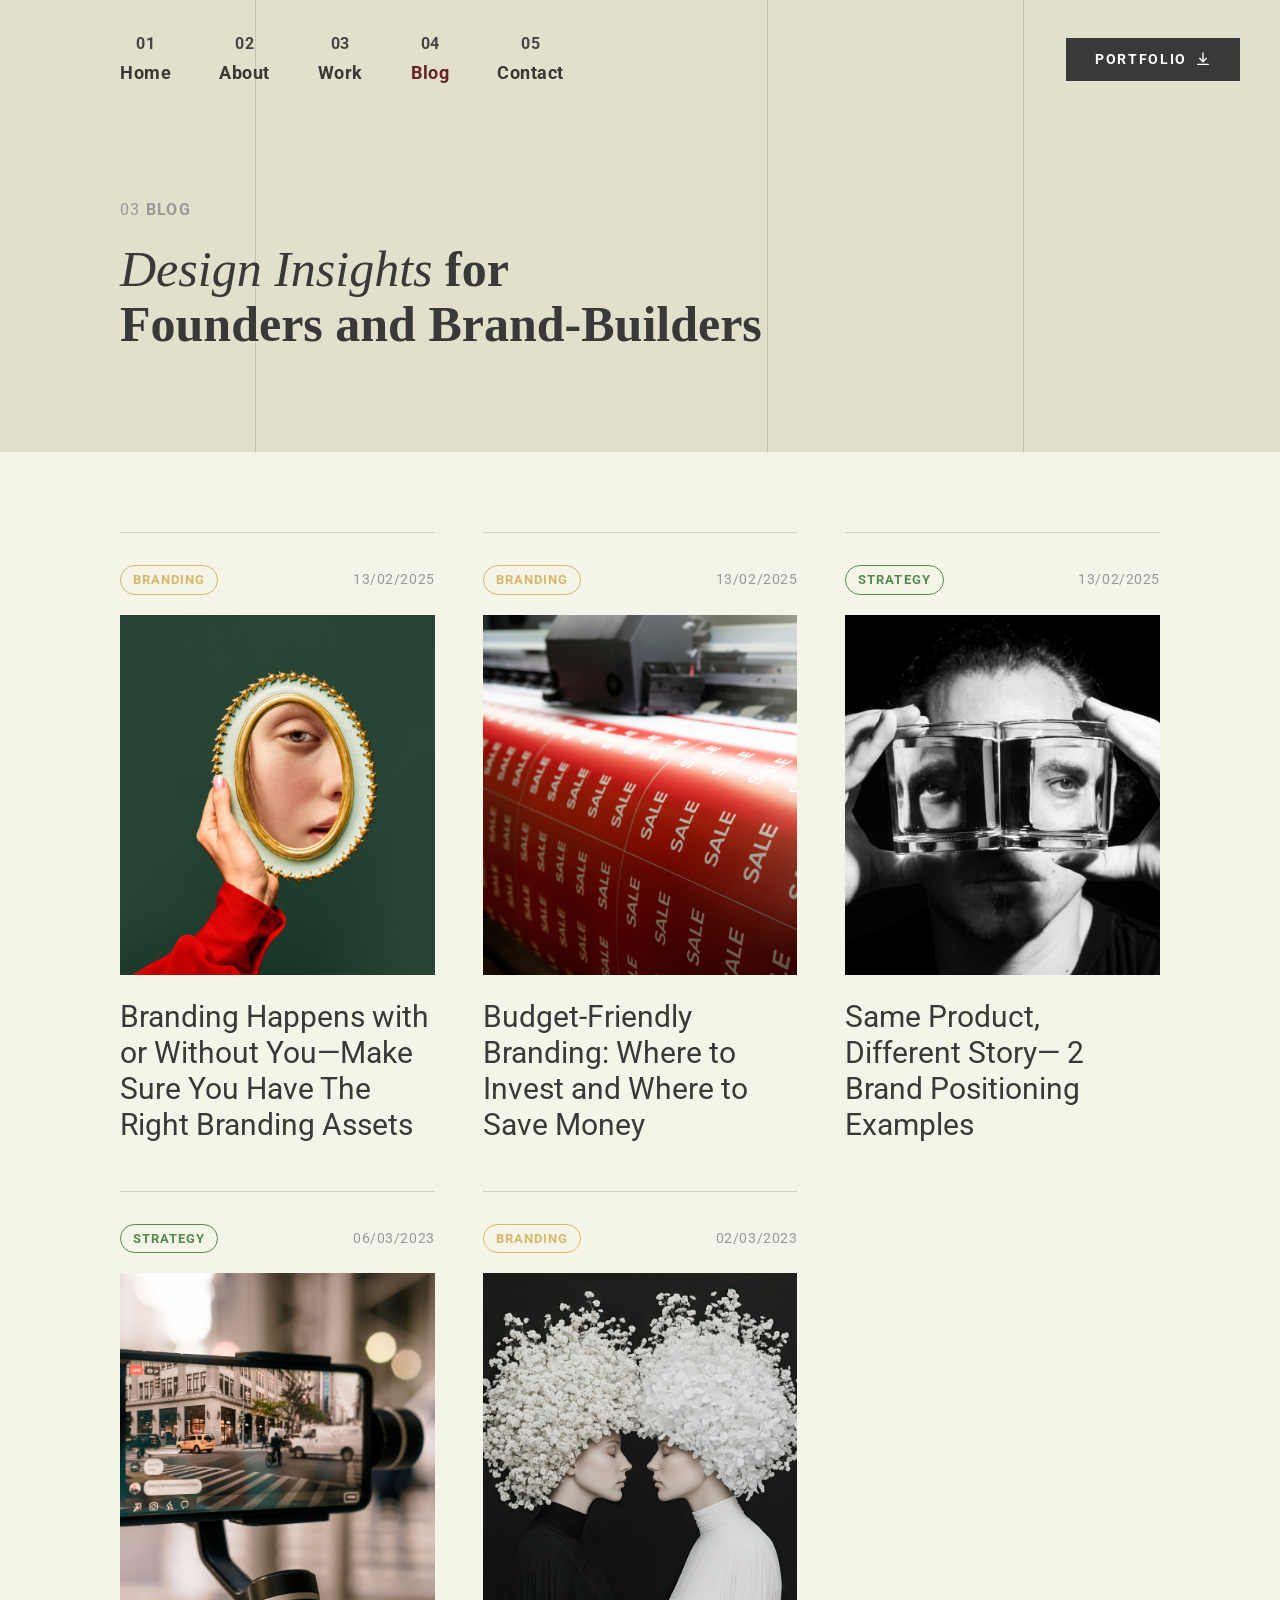
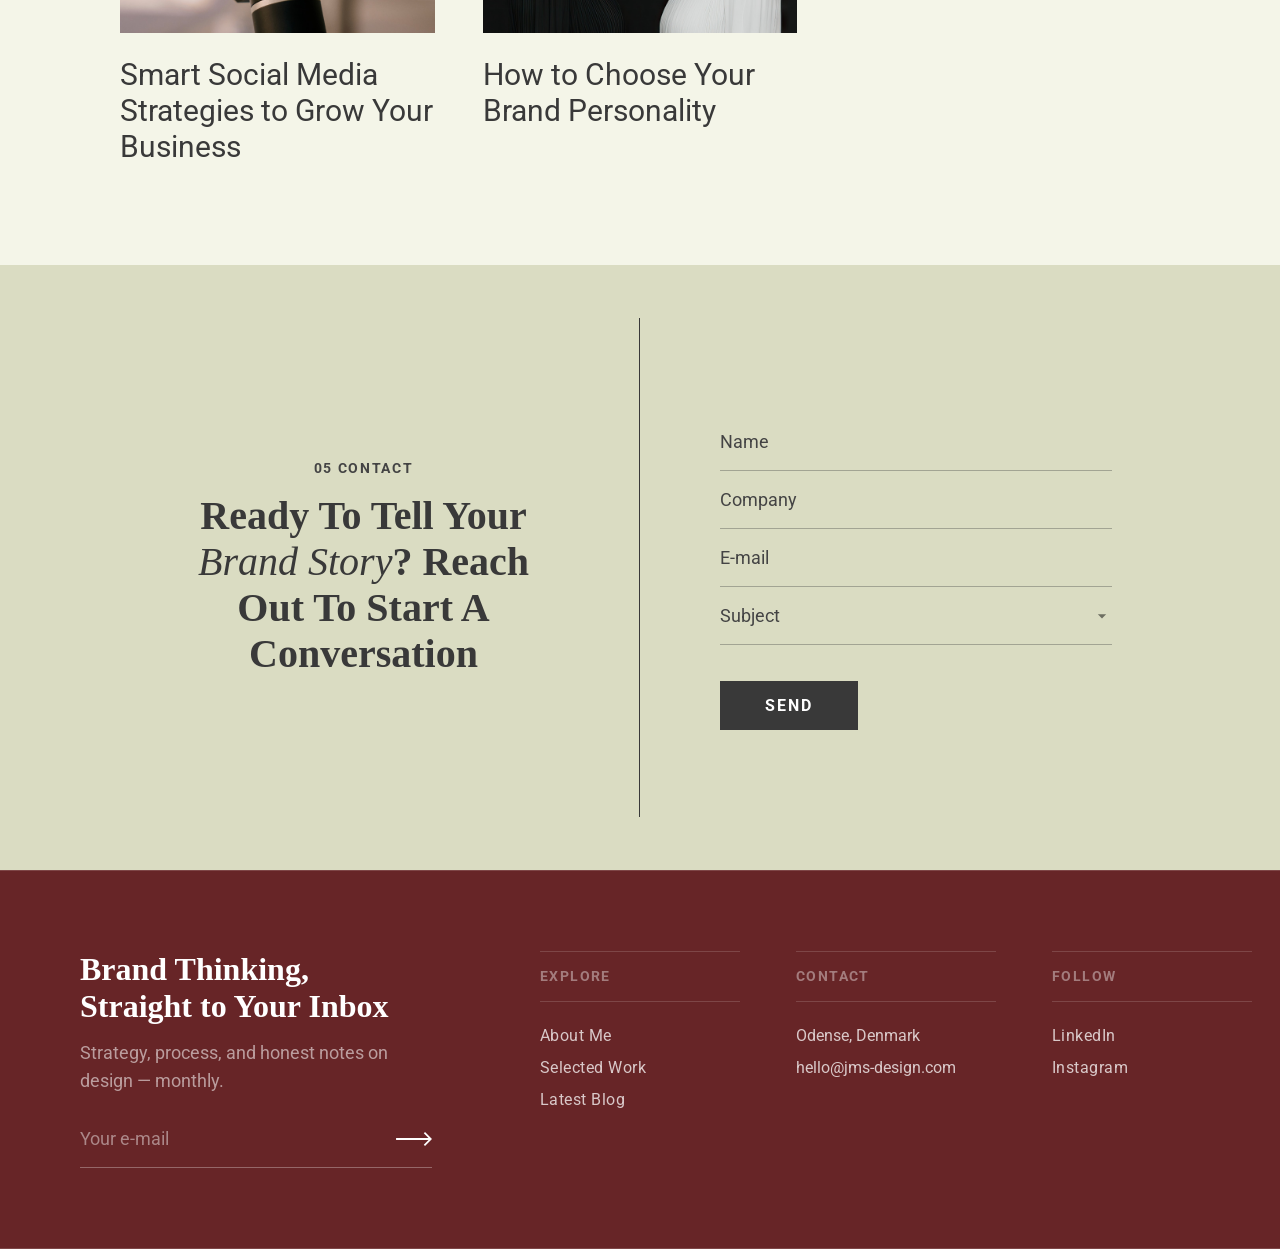
==== commit dbcc4626: "SEO, Google Analytics, favicon, and social preview image - GA4 tracking added (G-67L4KRH482) to inde" ====
--- a/blog.html
+++ b/blog.html
@@ -4,8 +4,25 @@
   <meta charset="UTF-8">
   <meta name="viewport" content="width=device-width, initial-scale=1.0">
   <meta name="description" content="Design insights from Juliana Marcelino — Brand & Graphic Designer with over five years in the industry. Freelancing, branding, and working abroad.">
-  <title>Blog — Juliana Marcelino</title>
+  <title>Design Blog — Juliana Marcelino, Brand &amp; Graphic Designer</title>
+  <!-- Favicon -->
+  <link rel="icon" type="image/x-icon" href="favicon.ico">
+  <link rel="icon" type="image/png" sizes="96x96" href="favicon-96x96.png">
+  <link rel="apple-touch-icon" sizes="180x180" href="apple-touch-icon.png">
+  <link rel="manifest" href="site.webmanifest">
   <link rel="canonical" href="https://jms-design.com/blog.html">
+  <!-- Open Graph -->
+  <meta property="og:type" content="website">
+  <meta property="og:url" content="https://jms-design.com/blog.html">
+  <meta property="og:title" content="Design Blog — Juliana Marcelino, Brand &amp; Graphic Designer">
+  <meta property="og:description" content="Design insights from Juliana Marcelino — Brand &amp; Graphic Designer with over five years in the industry. Freelancing, branding, and working abroad.">
+  <meta property="og:site_name" content="Juliana Marcelino Design">
+  <meta property="og:image" content="https://jms-design.com/images/og-preview.jpeg">
+  <!-- Twitter Card -->
+  <meta name="twitter:card" content="summary_large_image">
+  <meta name="twitter:title" content="Design Blog — Juliana Marcelino, Brand &amp; Graphic Designer">
+  <meta name="twitter:description" content="Design insights from Juliana Marcelino — Brand &amp; Graphic Designer with over five years in the industry. Freelancing, branding, and working abroad.">
+  <meta name="twitter:image" content="https://jms-design.com/images/og-preview.jpeg">
   <!-- Guyot Headline — Adobe Fonts -->
   <link rel="stylesheet" href="https://use.typekit.net/png7mhl.css">
   <!-- Roboto — Google Fonts -->
@@ -14,6 +31,14 @@
   <link rel="stylesheet" href="https://fonts.googleapis.com/css2?family=Nothing+You+Could+Do&family=Roboto:ital,wght@0,400;0,700;1,400&display=swap">
   <!-- Styles -->
   <link rel="stylesheet" href="styles.css">
+  <!-- Google Analytics -->
+  <script async src="https://www.googletagmanager.com/gtag/js?id=G-67L4KRH482"></script>
+  <script>
+    window.dataLayer = window.dataLayer || [];
+    function gtag(){dataLayer.push(arguments);}
+    gtag('js', new Date());
+    gtag('config', 'G-67L4KRH482');
+  </script>
 </head>
 <body>
 
@@ -54,11 +79,13 @@
     <a href="images/jms-portfolio-2026.pdf" target="_blank" class="header-cta">Portfolio <img src="images/download.svg" alt=""></a>
   </header>
 
+  <main id="main-content">
+
   <!-- ========== BLOG PAGE INTRO ========== -->
-  <section class="blog-pg-intro" id="main-content">
+  <section class="blog-pg-intro">
     <div class="blog-pg-intro-inner">
       <span class="blog-pg-label"><span class="blog-pg-num">03</span> Blog</span>
-      <h2 class="blog-pg-heading"><em>Design Insights</em> for<br>Founders and Brand-Builders</h2>
+      <h1 class="blog-pg-heading"><em>Design Insights</em> for<br>Founders and Brand-Builders</h1>
     </div>
   </section>
 
@@ -71,7 +98,7 @@
           <span class="bpp-tag bpp-tag--branding">Branding</span>
           <span class="bpp-date">13/02/2025</span>
         </div>
-        <img class="bpp-img" src="images/blog-branding-assets.jpeg" alt="Branding assets article">
+        <img class="bpp-img" src="images/blog-branding-assets.jpeg" alt="Branding assets article" loading="lazy">
         <h4 class="bpp-title">Branding Happens with or Without You—Make Sure You Have The Right Branding Assets</h4>
       </article>
 
@@ -80,7 +107,7 @@
           <span class="bpp-tag bpp-tag--branding">Branding</span>
           <span class="bpp-date">13/02/2025</span>
         </div>
-        <img class="bpp-img" src="images/blog-budget-branding.jpeg" alt="Budget-friendly branding article">
+        <img class="bpp-img" src="images/blog-budget-branding.jpeg" alt="Budget-friendly branding article" loading="lazy">
         <h4 class="bpp-title">Budget-Friendly Branding: Where to Invest and Where to Save Money</h4>
       </article>
 
@@ -89,7 +116,7 @@
           <span class="bpp-tag bpp-tag--strategy">Strategy</span>
           <span class="bpp-date">13/02/2025</span>
         </div>
-        <img class="bpp-img" src="images/blog-brand-positioning.jpeg" alt="Brand positioning article">
+        <img class="bpp-img" src="images/blog-brand-positioning.jpeg" alt="Brand positioning article" loading="lazy">
         <h4 class="bpp-title">Same Product, Different Story— 2 Brand Positioning Examples</h4>
       </article>
 
@@ -98,7 +125,7 @@
           <span class="bpp-tag bpp-tag--strategy">Strategy</span>
           <span class="bpp-date">06/03/2023</span>
         </div>
-        <img class="bpp-img" src="images/blog-social-media-strategy.jpeg" alt="Social media strategy article">
+        <img class="bpp-img" src="images/blog-social-media-strategy.jpeg" alt="Social media strategy article" loading="lazy">
         <h4 class="bpp-title">Smart Social Media Strategies to Grow Your Business</h4>
       </article>
 
@@ -107,7 +134,7 @@
           <span class="bpp-tag bpp-tag--branding">Branding</span>
           <span class="bpp-date">02/03/2023</span>
         </div>
-        <img class="bpp-img" src="images/blog-brand-personality.jpeg" alt="Brand personality article">
+        <img class="bpp-img" src="images/blog-brand-personality.jpeg" alt="Brand personality article" loading="lazy">
         <h4 class="bpp-title">How to Choose Your Brand Personality</h4>
       </article>
 
@@ -142,6 +169,8 @@
       </div>
     </div>
   </section>
+
+  </main>
 
   <!-- ========== FOOTER ========== -->
   <footer>
--- a/styles.css
+++ b/styles.css
@@ -57,12 +57,19 @@
 
   display: grid;
   grid-template-columns:
-    [full-start]    minmax(40px, 1fr)
+    [full-start]    minmax(40px, 120px)
     [content-start] 1fr
     [col3-start]    1fr
-    [content-end]   minmax(40px, 1fr)
+    [content-end]   minmax(40px, 120px)
     [full-end];
   /* rows stack naturally — no row gap */
+}
+
+/* Semantic wrapper — spans full grid and passes column tracks to child sections */
+main {
+  display: grid;
+  grid-column: full-start / full-end;
+  grid-template-columns: subgrid;
 }
 
 img { display: block; width: 100%; height: 100%; object-fit: cover; }
@@ -303,18 +310,19 @@
 
 .nav-sidebar-cta {
   margin-top: auto;
+  align-self: flex-start;
   display: inline-flex;
   align-items: center;
   gap: var(--space-xs);
   font-family: var(--font-body);
-  font-size: var(--text-btn);
+  font-size: var(--btn-md-font-size);
   font-weight: 700;
   letter-spacing: 0.12em;
   text-transform: uppercase;
   color: var(--dark);
   background: var(--white);
   border: var(--btn-border-width) solid var(--white);
-  padding: var(--btn-padding-y) var(--btn-padding-x);
+  padding: var(--btn-md-padding-y) var(--btn-md-padding-x);
   text-decoration: none;
   transition: opacity var(--transition-fast);
 }
@@ -461,12 +469,12 @@
   gap: var(--space-xs);
   background: var(--btn-bg);
   color: var(--btn-color);
-  font-size: var(--text-btn);
+  font-size: var(--btn-md-font-size);
   font-weight: var(--btn-font-weight);
   letter-spacing: var(--btn-letter-spacing);
   text-transform: uppercase;
   text-decoration: none;
-  padding: var(--btn-padding-y) var(--btn-padding-x);
+  padding: var(--btn-md-padding-y) var(--btn-md-padding-x);
   border: var(--btn-border-width) solid var(--btn-border-color);
   transition: background var(--transition-std), border-color var(--transition-std), color var(--transition-std);
 }
@@ -489,27 +497,29 @@
 ======================================== */
 .hero {
   grid-column: full-start / full-end;
+  display: grid;
+  grid-template-columns: subgrid;
   min-height: 520px;
 }
 
 .hero-content {
+  grid-column: full-start / full-end;
   background: var(--bg-hero);
   background-image:
     linear-gradient(to right, transparent calc(20% - 0.5px), rgba(57,57,57,0.18) calc(20% - 0.5px), rgba(57,57,57,0.18) calc(20% + 0.5px), transparent calc(20% + 0.5px)),
     linear-gradient(to right, transparent calc(40% - 0.5px), rgba(57,57,57,0.18) calc(40% - 0.5px), rgba(57,57,57,0.18) calc(40% + 0.5px), transparent calc(40% + 0.5px)),
     linear-gradient(to right, transparent calc(60% - 0.5px), rgba(57,57,57,0.18) calc(60% - 0.5px), rgba(57,57,57,0.18) calc(60% + 0.5px), transparent calc(60% + 0.5px)),
     linear-gradient(to right, transparent calc(80% - 0.5px), rgba(57,57,57,0.18) calc(80% - 0.5px), rgba(57,57,57,0.18) calc(80% + 0.5px), transparent calc(80% + 0.5px));
-  display: flex;
-  align-items: center;
-  justify-content: center;
+  display: grid;
+  grid-template-columns: subgrid;
+  align-items: center;
   min-height: inherit;
 }
 
 /* Inner wrapper */
 .hero-inner {
-  width: 100%;
-  max-width: 1255px;
-  padding: var(--space-xl) var(--space-lg);
+  grid-column: content-start / content-end;
+  padding: var(--space-xl) 0;
 }
 
 .hero-inner h1 { color: var(--dark); font-size: var(--text-hero); }
@@ -881,8 +891,8 @@
   color: var(--color-muted);
   text-align: left;
   line-height: 1.3;
-  align-self: start;
-  padding-top: 14px;
+  align-self: center;
+  padding-top: 0;
 }
 
 /* Toggle — right gutter, next to the desc */
@@ -978,6 +988,7 @@
   display: flex;
   flex-direction: column;
   flex: 1;
+  justify-content: center;
   animation: vtab-open 0.25s ease;
 }
 
@@ -1076,6 +1087,16 @@
   color: var(--dark);
 }
 
+/* Button size modifiers — combine with .btn-outline: class="btn-outline btn--md" */
+.btn--md {
+  padding: var(--btn-md-padding-y) var(--btn-md-padding-x);
+  font-size: var(--btn-md-font-size);
+}
+.btn--sm {
+  padding: var(--btn-sm-padding-y) var(--btn-sm-padding-x);
+  font-size: var(--btn-sm-font-size);
+}
+
 /* Text-link CTA — mirrors hero "Explore Work" style */
 .btn-text-link {
   display: inline-flex;
@@ -1852,6 +1873,7 @@
 .blog-card h5 {
   line-height: 1.3;
   text-align: left;
+  max-width: 438px;
   display: -webkit-box;
   -webkit-line-clamp: 3;
   -webkit-box-orient: vertical;
@@ -2128,7 +2150,7 @@
 /* ── Four equal columns, natural heights ── */
 .footer-row {
   display: grid;
-  grid-template-columns: repeat(4, 1fr);
+  grid-template-columns: 2fr 1fr 1fr 1fr;
   align-items: start;
   border-bottom: 1px solid rgba(255, 255, 255, 0.15);   /* bottom rule */
 }
@@ -2138,11 +2160,13 @@
   padding: var(--space-xl);
 }
 
-/* Cols 2, 3, 4: dividers removed — natural column heights */
+/* Cols 2, 3, 4: tighter horizontal padding */
 .footer-col-nav-wrap,
 .footer-col-contact,
 .footer-col-follow {
   position: relative;
+  padding-left: var(--space-md);
+  padding-right: var(--space-md);
 }
 
 /* ── Col 1: subscribe heading + form ── */
@@ -2155,7 +2179,7 @@
 
 .footer-tagline {
   font-family: var(--font-headline);
-  font-size: var(--text-h2);
+  font-size: var(--text-h3);
   font-weight: 700;
   line-height: 1.15;
   color: var(--white);
@@ -4779,6 +4803,18 @@
    (All rules above are desktop-first.)
 ======================================== */
 
+/* ── Large screens — 1800px and up ────── */
+@media (min-width: 1800px) {
+  body {
+    grid-template-columns:
+      [full-start]    minmax(40px, 450px)
+      [content-start] 1fr
+      [col3-start]    1fr
+      [content-end]   minmax(40px, 450px)
+      [full-end];
+  }
+}
+
 /* ── Tablet — 769px to 1024px ─────────── */
 @media (max-width: 1024px) {
 
